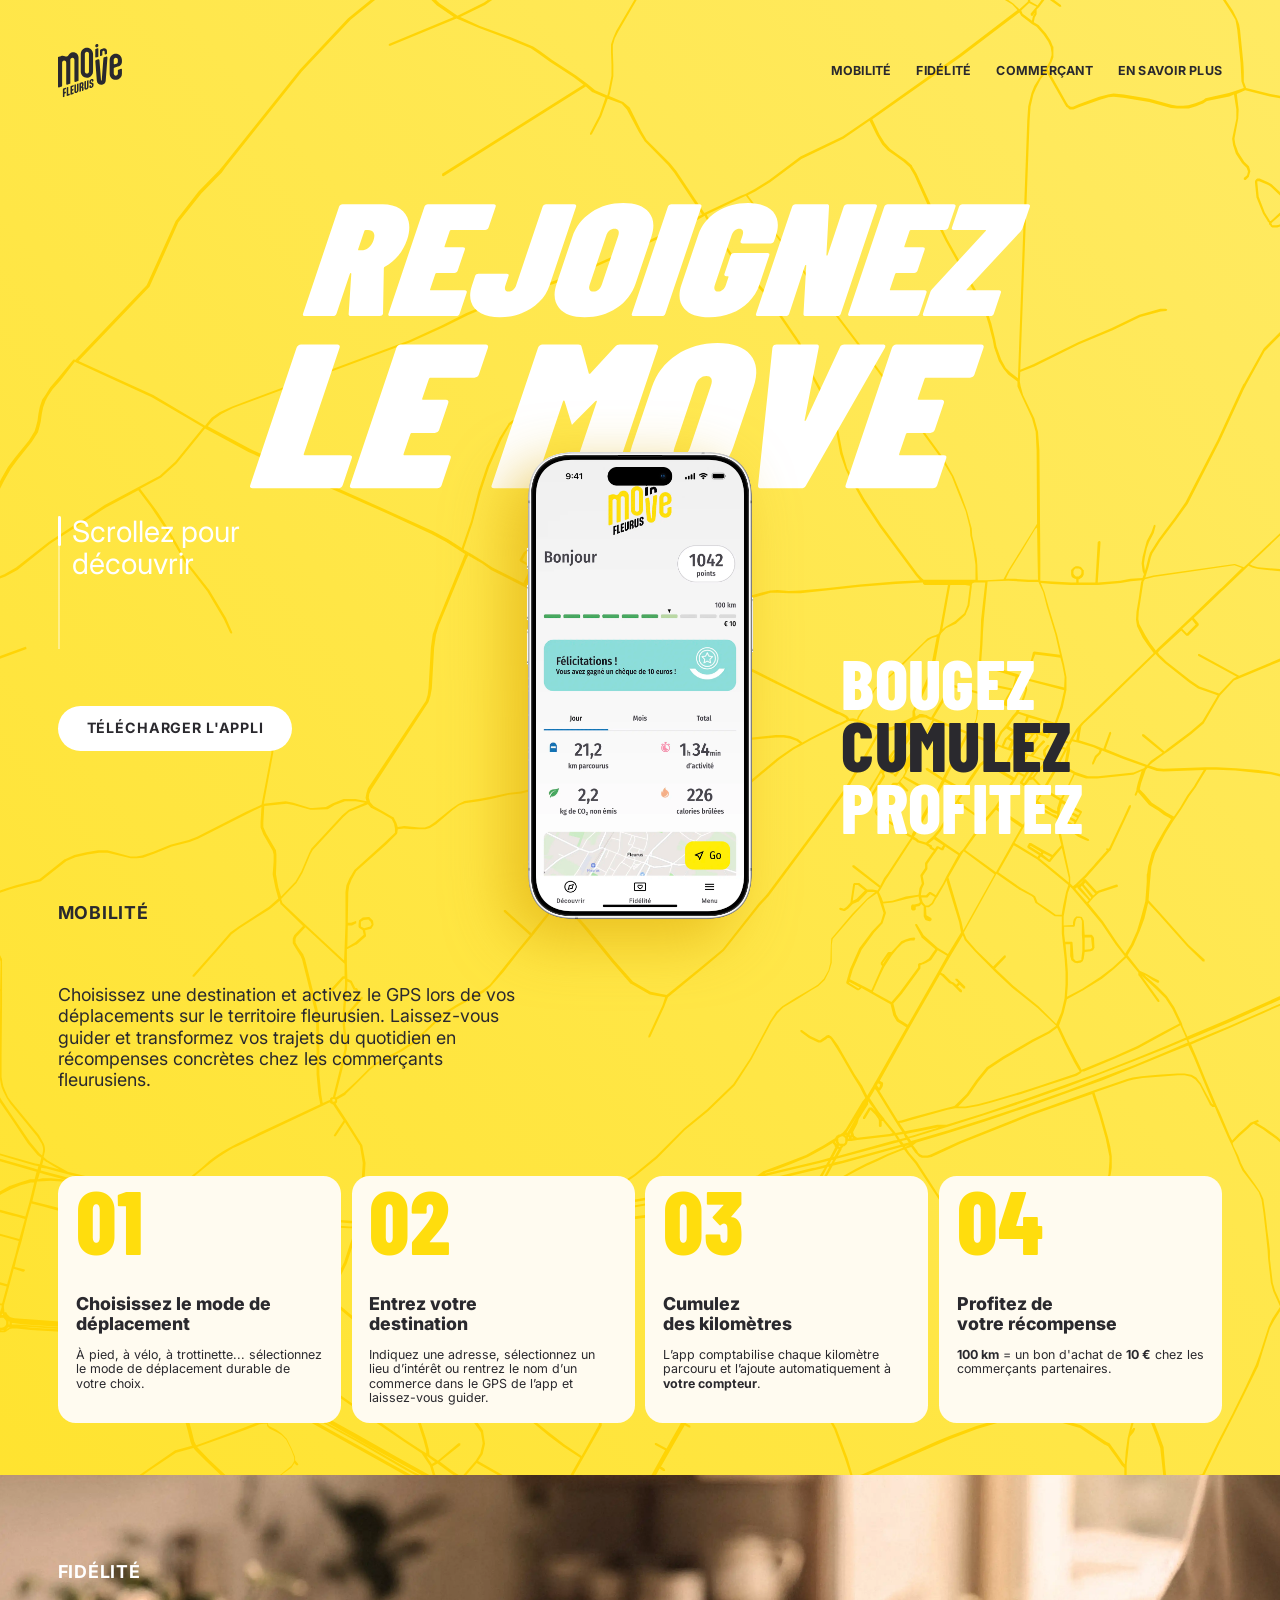
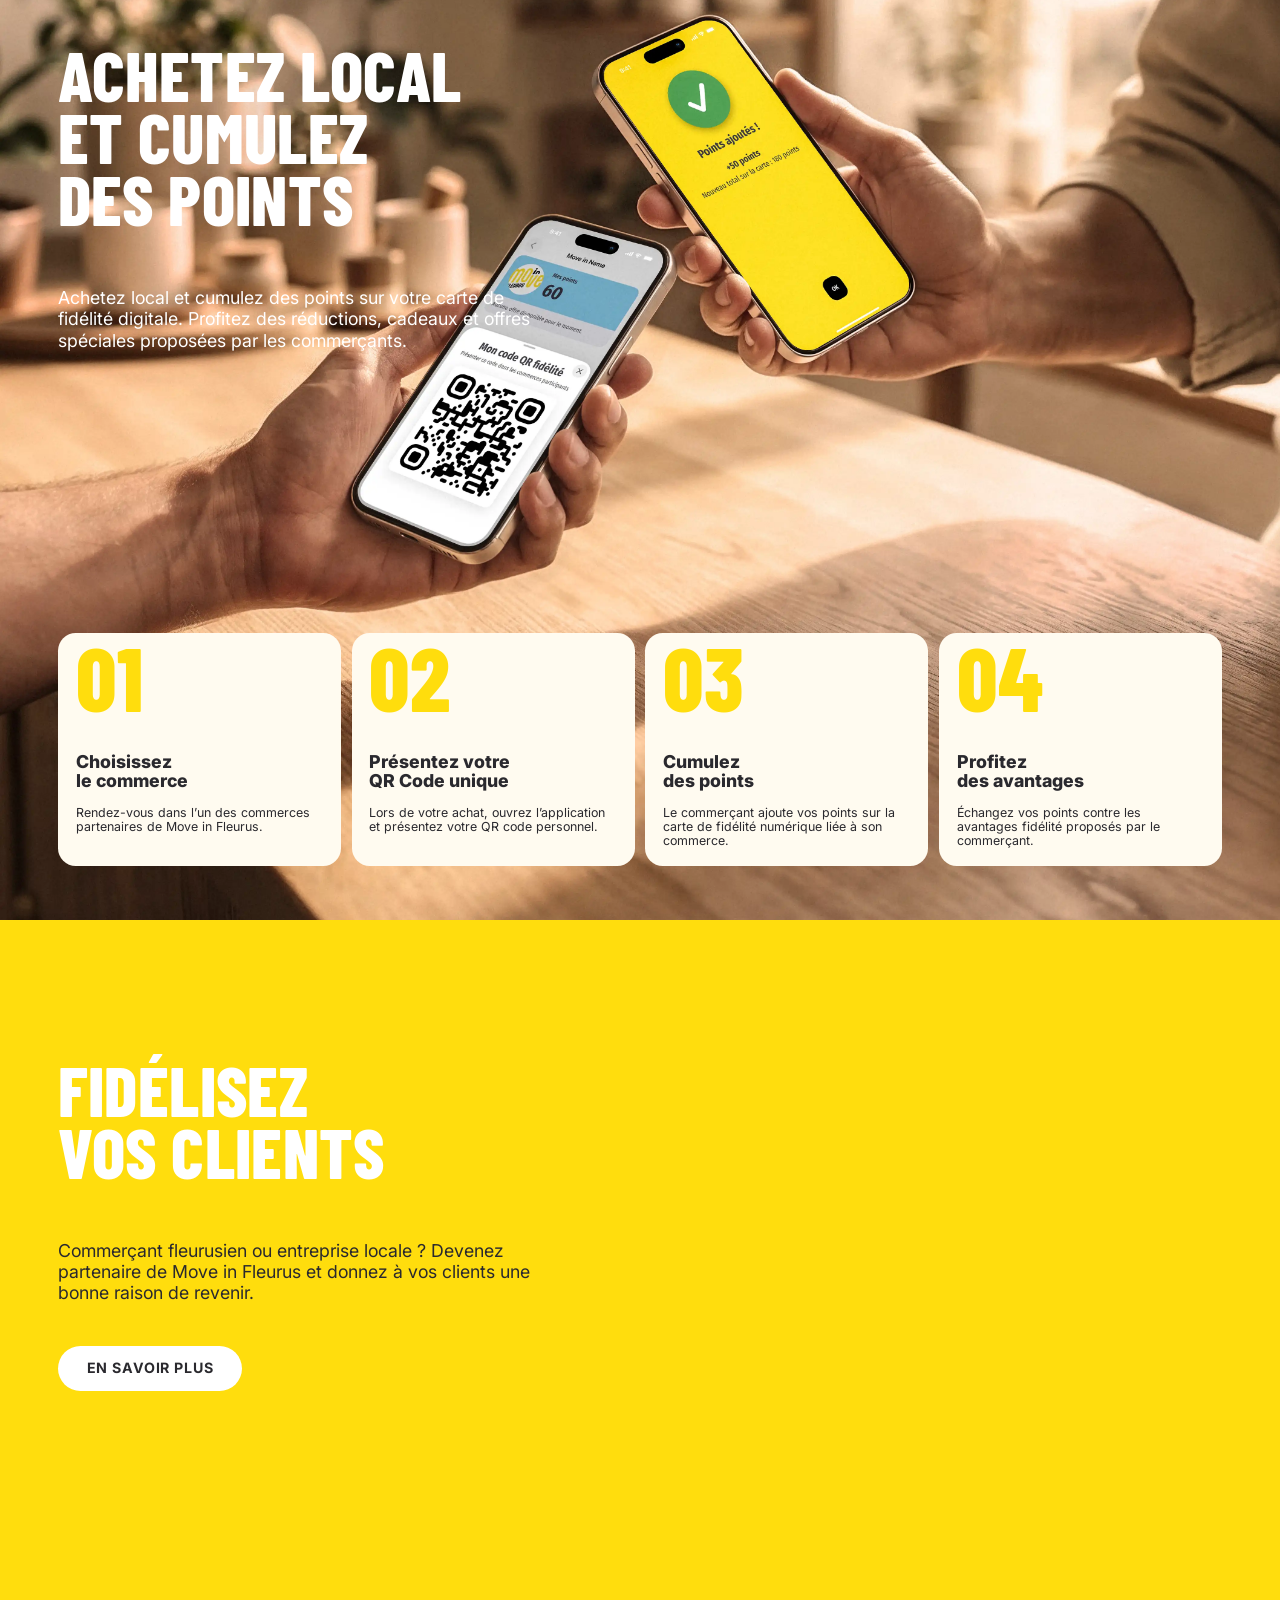
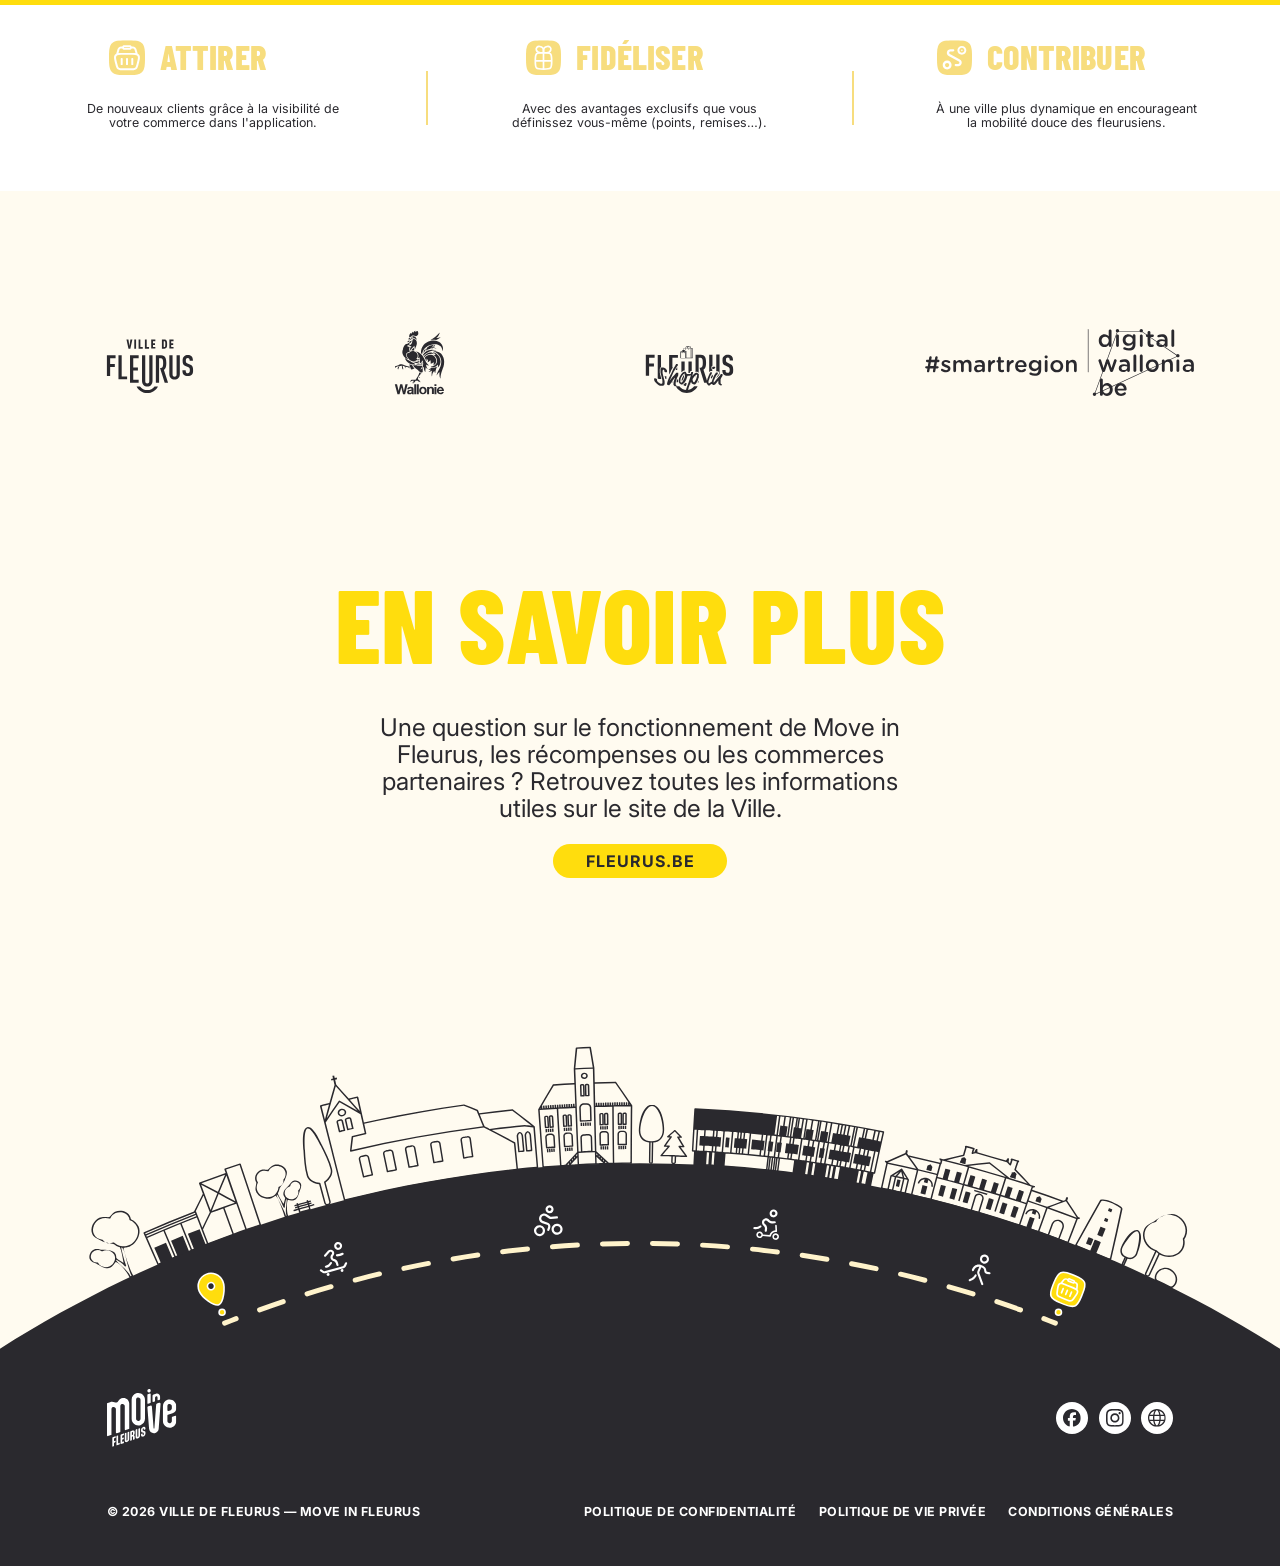
==== index.html @ 9f5e1b54 "Cartes fidélité, liens partenaires et ouverture en nouvel onglet - Retire la note « * » de la carte " ====
<!DOCTYPE html>
<html lang="fr">

<head>
  <meta charset="utf-8">
  <meta name="viewport" content="width=device-width, initial-scale=1">
  <title>Move in Fleurus</title>
  <meta name="description"
    content="Move in Fleurus récompense vos déplacements durables : chaque kilomètre à pied, à vélo ou en trottinette rapporte des points à dépenser chez les commerçants de Fleurus.">

  <link rel="preconnect" href="https://fonts.googleapis.com">
  <link rel="preconnect" href="https://fonts.gstatic.com" crossorigin>
  <link
    href="https://fonts.googleapis.com/css2?family=Barlow+Condensed:wght@800&family=Inter:wght@400;700;800&display=swap"
    rel="stylesheet">
  <link rel="icon" href="assets/logos/logo-move-in-noir.svg" type="image/svg+xml">
  <link rel="stylesheet" href="styles.css">
  <script src="script.js" defer></script>
</head>

<body>

  <svg class="sprite" aria-hidden="true" focusable="false">
    <symbol id="logo-move-in" viewBox="0 0 51.96 43.32">
      <path
        d="M16.67,10.93v18.63c0,.24-.15.45-.38.53l-2.23.75c-.36.12-.73-.15-.73-.52V12.92c0-1.14-1.12-1.94-2.2-1.58-.68.23-1.13.86-1.13,1.58v18.9c0,.24-.15.45-.38.53l-2.22.75c-.36.12-.73-.15-.73-.53V15.17c0-1.14-1.12-1.94-2.2-1.58-.68.23-1.13.86-1.13,1.57v18.91c0,.24-.15.45-.38.52l-2.22.75c-.36.12-.73-.14-.73-.52V10.65l2.3-.78c1.15-.39,2.32-.3,3.31.15.49.17,1.03.26,1.54.13.38-.1.7-.33.97-.61.25-.27.44-.58.64-.89.37-.58.83-1.08,1.44-1.41.17-.09.36-.17.54-.24l.33-.11c2.75-.93,5.6,1.12,5.6,4.02h0Z" />
      <path
        d="M18.48,8v14.39c0,3.42,3.36,5.83,6.6,4.74h0c2.03-.69,3.4-2.59,3.4-4.74V8c0-3.42-3.36-5.83-6.6-4.74h0c-2.03.69-3.4,2.59-3.4,4.74ZM24.01,23.96h0c-1.08.36-2.2-.44-2.2-1.58v-14.38c0-.72.46-1.35,1.13-1.58h0c1.08-.36,2.2.44,2.2,1.58v14.38c0,.72-.46,1.35-1.13,1.58Z" />
      <path
        d="M40.15,11.16l-1.39,18.61c-.11,1.45-1.07,2.69-2.45,3.16h0c-2.23.75-4.58-.79-4.76-3.14l-1.25-15.88c-.03-.4.21-.76.59-.89l1.63-.55c.54-.18,1.1.19,1.15.75l1.28,16.22c.02.19.21.32.39.26h0c.11-.04.19-.14.2-.26l1.34-17.88c.03-.35.26-.65.59-.76l1.55-.52c.59-.2,1.19.27,1.15.89h0Z" />
      <path
        d="M45.35,8.14c-1.02.34-1.87.99-2.46,1.82-.6.83-.94,1.84-.94,2.92v11.19c0,3.42,3.36,5.83,6.6,4.74.02,0,.04-.02.07-.02v-.04l.54-.18c.75-.37,1.38-.91,1.86-1.57.59-.82.93-1.83.94-2.89v-3.51c0-.38-.37-.65-.73-.53l-2.22.75c-.23.08-.38.29-.38.53v2.69c0,.72-.46,1.35-1.13,1.58-1.08.36-2.2-.44-2.2-1.58v-4.2c0-.24.15-.45.38-.53l2.95-1h0l.96-.33c1.42-.48,2.37-1.81,2.37-3.3v-1.8c0-3.42-3.36-5.83-6.6-4.74h0ZM45.29,16v-3.09c0-.7.42-1.36,1.08-1.6.2-.07.4-.11.59-.11.89,0,1.66.72,1.66,1.67v1.58c0,.72-.46,1.35-1.13,1.58l-1.47.49c-.36.12-.73-.15-.73-.53h0Z" />
      <path
        d="M39.8,5.78v1.95c0,.13-.09.26-.21.3l-1.26.43c-.2.07-.42-.08-.42-.3v-1.69c0-.65-.64-1.11-1.25-.9h0c-.39.13-.64.49-.64.9v2.55c0,.13-.09.26-.21.3l-1.26.43c-.2.07-.42-.08-.42-.3v-4.19c0-.49.32-.94.79-1.09l1.8-.61c1.52-.52,3.11.62,3.11,2.23h0Z" />
      <path
        d="M32.77,3.84v6.24c0,.18-.11.33-.28.39l-1.65.56c-.27.09-.55-.11-.55-.39v-6.24c0-.18.11-.33.28-.39l1.65-.56c.27-.09.55.11.55.39h0Z" />
      <path
        d="M32.77,1.06v.39c0,.45-.29.85-.72,1l-.37.13c-.68.23-1.39-.28-1.39-1v-.39c0-.45.29-.85.72-1l.37-.13c.68-.23,1.39.28,1.39,1Z" />
      <path
        d="M5.23,42.65c0,.19-.15.4-.34.46l-.57.19c-.19.07-.34-.03-.34-.23v-6.49c0-.19.15-.39.34-.45l1.88-.63c.19-.07.34.03.34.23v.55c0,.19-.15.39-.34.45l-.75.25c-.12.04-.21.16-.21.27v1.62c0,.11.09.17.21.13l.63-.21c.19-.07.34.03.34.23v.55c0,.19-.15.39-.34.45l-.63.21c-.12.04-.21.16-.21.27v2.15h0Z" />
      <path
        d="M8.33,40.52c0,.11.09.17.21.13l.68-.23c.19-.07.34.03.34.23v.55c0,.19-.15.4-.34.46l-1.8.6c-.19.07-.34-.03-.34-.23v-6.49c0-.19.15-.39.34-.45l.57-.19c.19-.07.34.03.34.23v5.39h0Z" />
      <path
        d="M12.41,39.36c.19-.07.34.03.34.23v.54c0,.19-.15.4-.34.46l-1.92.65c-.19.07-.34-.03-.34-.23v-6.49c0-.19.15-.39.34-.45l1.92-.65c.19-.07.34.03.34.23v.55c0,.19-.15.39-.34.45l-.8.27c-.12.04-.21.16-.21.27v1.34c0,.11.09.17.21.13l.62-.21c.19-.07.34.03.34.23v.55c0,.19-.15.39-.34.45l-.62.21c-.12.04-.21.16-.21.27v1.35c0,.11.09.17.21.13l.8-.27h0Z" />
      <path
        d="M14.59,38.22c0,.17.04.26.11.31.08.06.18.08.3.04.12-.04.23-.13.3-.24.07-.1.11-.21.11-.39v-5.2c0-.19.15-.39.34-.45l.57-.19c.19-.07.34.03.34.23v5.29c0,.56-.22,1.05-.57,1.44-.29.31-.67.57-1.09.72s-.82.13-1.13,0c-.34-.16-.54-.47-.54-1.07v-5.26c0-.19.15-.39.34-.45l.57-.19c.19-.07.34.03.34.23v5.2h0Z" />
      <path
        d="M20.74,32.82c0,.66-.04,1.16-.38,1.58l-.08.1c-.04.06-.07.11-.07.15s.03.08.07.11l.08.04c.34.19.38.58.38,1.24v1.41c0,.19-.15.39-.34.45l-.57.19c-.19.07-.34-.03-.34-.23v-1.87c0-.23-.05-.32-.12-.38-.1-.07-.24-.05-.34-.02l-.16.06c-.11.04-.21.16-.21.26v2.22c0,.19-.15.39-.34.45l-.57.19c-.19.07-.34-.03-.34-.23v-6.49c0-.19.15-.39.34-.45l1.33-.45c.43-.14.82-.13,1.13.02.35.17.54.5.54,1.13v.49h0ZM18.86,32.41c-.11.04-.21.16-.21.27v1.72c0,.1.1.16.21.12l.16-.06c.1-.03.23-.1.34-.24.07-.1.12-.23.12-.46v-1.02c0-.44-.3-.45-.46-.39l-.16.06h0Z" />
      <path
        d="M22.72,35.5c0,.17.04.26.11.31.08.06.18.08.3.04.12-.04.23-.13.3-.24.07-.1.11-.21.11-.39v-5.2c0-.19.15-.39.34-.45l.57-.19c.19-.07.34.03.34.23v5.29c0,.56-.22,1.05-.57,1.44-.29.31-.67.57-1.09.72s-.82.13-1.13,0c-.34-.16-.54-.47-.54-1.07v-5.26c0-.19.15-.39.34-.45l.57-.19c.19-.07.34.03.34.23v5.2h0Z" />
      <path
        d="M28.85,33.41c0,.63-.2,1.09-.55,1.5-.31.36-.7.64-1.13.78-.43.14-.82.13-1.13-.02-.35-.17-.54-.5-.54-1.13v-.43c0-.19.16-.39.36-.46l.56-.19c.19-.07.34.03.34.23v.46c0,.19.04.28.12.33.08.04.18.05.29.02.12-.04.23-.13.31-.24.07-.1.11-.21.11-.39v-.39c0-.25-.03-.42-.1-.52-.09-.13-.23-.19-.43-.25l-.56-.17c-.39-.12-.65-.23-.81-.48-.12-.2-.18-.5-.18-.97v-.39c0-.63.19-1.09.54-1.49.31-.36.7-.64,1.13-.78.43-.14.82-.13,1.13.02.35.17.54.5.54,1.13v.35c0,.19-.17.4-.36.46l-.55.18c-.19.07-.34-.03-.34-.23v-.37c0-.19-.05-.28-.13-.33-.08-.04-.18-.05-.29-.02-.12.04-.23.13-.3.24-.07.1-.11.21-.11.39v.29c0,.24.03.4.1.51.08.14.22.2.43.26l.56.17c.37.12.63.22.79.44.15.19.21.49.21.99v.53h0Z" />
    </symbol>

    <symbol id="icone-facebook" viewBox="0 0 26.51 26.41">
      <path
        d="M26.51,13.25C26.51,5.93,20.57,0,13.25,0S0,5.93,0,13.25c0,6.22,4.28,11.43,10.05,12.86v-8.81h-2.73v-4.05h2.73v-1.75c0-4.51,2.04-6.6,6.47-6.6.84,0,2.29.16,2.88.33v3.67c-.31-.03-.86-.05-1.53-.05-2.17,0-3.01.82-3.01,2.96v1.43h4.33l-.74,4.05h-3.59v9.11c6.56-.79,11.65-6.38,11.65-13.16Z" />
    </symbol>
    <symbol id="icone-instagram" viewBox="0 0 26.51 26.51">
      <path
        d="M13.25,2.39c3.54,0,3.96.01,5.36.08,3.59.16,5.27,1.87,5.43,5.43.06,1.4.08,1.82.08,5.36s-.01,3.96-.08,5.36c-.16,3.56-1.84,5.27-5.43,5.43-1.4.06-1.82.08-5.36.08s-3.96-.01-5.36-.08c-3.6-.16-5.27-1.88-5.43-5.43-.06-1.4-.08-1.82-.08-5.36s.01-3.96.08-5.36c.16-3.56,1.84-5.27,5.43-5.43,1.4-.06,1.82-.08,5.36-.08M13.25,0c-3.6,0-4.05.02-5.46.08C2.98.3.3,2.97.08,7.79c-.07,1.41-.08,1.87-.08,5.46s.02,4.05.08,5.46c.22,4.81,2.89,7.49,7.71,7.71,1.41.06,1.87.08,5.46.08s4.05-.02,5.46-.08c4.81-.22,7.49-2.89,7.71-7.71.07-1.41.08-1.87.08-5.46s-.02-4.05-.08-5.46c-.22-4.81-2.89-7.49-7.71-7.71-1.41-.07-1.87-.08-5.47-.08M13.25,6.45c-3.76,0-6.81,3.05-6.81,6.81s3.05,6.81,6.81,6.81,6.81-3.05,6.81-6.81-3.05-6.81-6.81-6.81M13.25,17.67c-2.44,0-4.42-1.98-4.42-4.42s1.98-4.42,4.42-4.42,4.42,1.98,4.42,4.42-1.98,4.42-4.42,4.42M20.33,4.59c-.88,0-1.59.71-1.59,1.59s.71,1.59,1.59,1.59,1.59-.71,1.59-1.59-.71-1.59-1.59-1.59" />
    </symbol>
    <symbol id="icone-web" viewBox="0 0 26.5 26.51">
      <path
        d="M13.27,0h-.04C5.94.01,0,5.96,0,13.25s5.95,13.25,13.25,13.25,13.25-5.94,13.25-13.25S20.57.01,13.27,0M18.91,10.49h5.31c.34,1.34.57,3.3,0,5.53h-5.31c.16-1.82.16-3.75,0-5.53M23.54,17.96c-1.33,2.91-3.81,5.1-6.84,6.06.9-1.5,1.59-3.59,1.98-6.06h4.86ZM16.71,17.96c-.71,4.14-2.29,6.6-3.45,6.6s-2.74-2.46-3.45-6.6h6.9ZM2.97,8.54c1.33-2.91,3.81-5.1,6.84-6.06-.9,1.5-1.59,3.59-1.98,6.06H2.97ZM16.96,16.02h-7.41c-.17-1.79-.17-3.73,0-5.53h7.42c.16,1.79.16,3.73,0,5.53M18.67,8.54c-.39-2.47-1.07-4.57-1.98-6.06,3.03.96,5.51,3.15,6.84,6.06h-4.86ZM9.8,8.54c.71-4.14,2.28-6.6,3.45-6.6s2.74,2.46,3.45,6.6h-6.9ZM7.83,17.96c.39,2.47,1.07,4.57,1.98,6.06-3.03-.96-5.51-3.15-6.84-6.06h4.86ZM7.59,16.02H2.29c-.56-2.23-.34-4.18,0-5.53h5.31c-.16,1.8-.16,3.74,0,5.53" />
    </symbol>
  </svg>

  <a class="skip-link" href="#contenu">Aller au contenu</a>

  <header class="header">
    <div class="header__inner container">

      <a class="header__logo" href="#" aria-label="Move in Fleurus — accueil">
        <svg class="logo" width="52" height="43.32" viewBox="0 0 51.96 43.32" aria-hidden="true" focusable="false">
          <use href="#logo-move-in"></use>
        </svg>
      </a>

      <nav class="nav" aria-label="Navigation principale">
        <ul class="nav__list">
          <li><a class="nav-link souligne" href="#mobilite">Mobilité</a></li>
          <li><a class="nav-link souligne" href="#fidelite">Fidélité</a></li>
          <li><a class="nav-link souligne" href="#commercants">Commerçant</a></li>
          <li><a class="nav-link souligne" href="#en-savoir-plus">En savoir plus</a></li>
        </ul>
      </nav>

      <button class="burger" type="button" aria-label="Ouvrir le menu" aria-expanded="false"
        aria-controls="menu-mobile">
        <span class="burger__bar"></span>
        <span class="burger__bar"></span>
        <span class="burger__bar"></span>
      </button>

    </div>
  </header>

  <div class="menu" id="menu-mobile" inert>

    <div class="menu__top container">
      <a class="menu__logo" href="#" aria-label="Move in Fleurus — accueil">
        <svg class="logo" width="52" height="43.32" viewBox="0 0 51.96 43.32" aria-hidden="true" focusable="false">
          <use href="#logo-move-in"></use>
        </svg>
      </a>
      <button class="menu__close" type="button" aria-label="Fermer le menu">
        <svg viewBox="0 0 24 24" aria-hidden="true" focusable="false">
          <path d="M4 4 L20 20 M20 4 L4 20" />
        </svg>
      </button>
    </div>

    <nav class="menu__nav container" aria-label="Navigation mobile">
      <ul class="menu__list">
        <li><a class="display souligne" href="#mobilite">Mobilité</a></li>
        <li><a class="display souligne" href="#fidelite">Fidélité</a></li>
        <li><a class="display souligne" href="#commercants">Commerçant</a></li>
        <li><a class="display souligne" href="#en-savoir-plus">En savoir plus</a></li>
      </ul>
    </nav>

  </div>

  <main id="contenu">

    <div class="bande-jaune">

      <section class="hero container">

        <h1 class="hero__titre">
          <img src="assets/images/titre-rejoignez-le-move.svg" alt="Rejoignez le Move" width="877" height="323">
        </h1>

        <div class="hero__grille">

          <figure class="hero__phone">
            <img src="assets/images/mockup-iphone-hero.webp"
              alt="L'application Move in Fleurus : 1042 points cumulés, 21,2 km parcourus et un bon d'achat de 10 € gagné."
              width="1926" height="3864">
          </figure>

          <div class="hero__gauche">

            <div class="scroll-cue">
              <span class="scroll-cue__piste" aria-hidden="true">
                <span class="scroll-cue__barre"></span>
              </span>
              <p class="scroll-cue__texte">Scrollez pour<br>découvrir</p>
            </div>

            <div class="hero__dl">
              <a class="btn-dl" href="https://play.google.com/store/apps/details?id=be.fleurus.rwb&hl=fr" target="_blank" rel="noopener"
                data-store-ios="https://apps.apple.com/be/app/move-in-fleurus/id6751238428"
                data-store-android="https://play.google.com/store/apps/details?id=be.fleurus.rwb&hl=fr">Télécharger
                l'appli</a>
            </div>

            <div class="hero__intro" id="mobilite">
              <p class="eyebrow apparait">Mobilité</p>
              <p class="lead apparait">Choisissez une destination et activez le GPS lors de vos déplacements sur le
                territoire fleurusien. Laissez-vous guider et transformez vos trajets du quotidien en récompenses
                concrètes chez les commerçants fleurusiens. </p>
            </div>

          </div>

          <p class="display hero__mots">
            <span class="hero__mot hero__mot--blanc">Bougez</span>
            <span class="hero__mot hero__mot--noir">Cumulez</span>
            <span class="hero__mot hero__mot--blanc">Profitez</span>
          </p>

        </div>
      </section>

      <section class="mobilite container" aria-labelledby="mobilite-titre">

        <h2 class="sr-only" id="mobilite-titre">Comment ça marche</h2>

        <ol class="cartes">

          <li class="carte">
            <p class="carte__num" aria-hidden="true">01</p>
            <h3 class="carte__titre">Choisissez le mode de déplacement</h3>
            <p class="carte__texte">À pied, à vélo, à trottinette... sélectionnez le mode de déplacement durable de
              votre choix.</p>
          </li>

          <li class="carte">
            <p class="carte__num" aria-hidden="true">02</p>
            <h3 class="carte__titre">Entrez votre<br class="br-lg"> destination</h3>
            <p class="carte__texte">Indiquez une adresse, sélectionnez un lieu d’intérêt ou rentrez le nom d’un commerce
              dans le GPS de l’app et laissez-vous guider.</p>
          </li>

          <li class="carte">
            <p class="carte__num" aria-hidden="true">03</p>
            <h3 class="carte__titre">Cumulez<br class="br-lg"> des kilomètres</h3>
            <p class="carte__texte">L’app comptabilise chaque kilomètre parcouru et l’ajoute automatiquement à
              <strong>votre compteur</strong>.</p>
          </li>

          <li class="carte">
            <p class="carte__num" aria-hidden="true">04</p>
            <h3 class="carte__titre">Profitez de<br class="br-lg"> votre récompense </h3>
            <p class="carte__texte"><strong>100&nbsp;km</strong> = un bon d'achat de
              <strong>10&nbsp;€</strong> chez les commerçants partenaires.
            </p>
          </li>

        </ol>
      </section>

    </div>

    <section class="fidelite" id="fidelite" aria-labelledby="fidelite-titre">

      <img class="fidelite__photo" src="assets/images/photo-commercants.webp"
        alt="Dans un commerce, un client présente le QR code de fidélité de son application Move in Fleurus au commerçant, qui lui ajoute des points."
        width="4232" height="5948" loading="lazy" decoding="async">

      <div class="container fidelite__grille">

        <div class="fidelite__intro">
          <p class="eyebrow apparait">Fidélité</p>
          <h2 class="display titre-section fidelite__titre lignes" id="fidelite-titre"><span><span>Achetez
                local</span></span><span><span>et cumulez</span></span><span><span>des points</span></span></h2>

          <div class="fidelite__texte apparait">
            <p class="lead">Achetez local et cumulez des points sur votre carte de fidélité digitale. Profitez des
              réductions, cadeaux et offres spéciales proposées par les commerçants.</p>
          </div>
        </div>

        <ol class="cartes fidelite__cartes">

          <li class="carte">
            <p class="carte__num" aria-hidden="true">01</p>
            <h3 class="carte__titre">Choisissez<br class="br-lg"> le commerce</h3>
            <p class="carte__texte">Rendez-vous dans l’un des commerces partenaires de Move in Fleurus.</p>
          </li>

          <li class="carte">
            <p class="carte__num" aria-hidden="true">02</p>
            <h3 class="carte__titre">Présentez votre<br class="br-lg"> QR Code unique</h3>
            <p class="carte__texte">Lors de votre achat, ouvrez l’application et présentez votre QR code personnel.</p>
          </li>

          <li class="carte">
            <p class="carte__num" aria-hidden="true">03</p>
            <h3 class="carte__titre">Cumulez<br class="br-lg"> des points</h3>
            <p class="carte__texte">Le commerçant ajoute vos points sur la carte de fidélité numérique liée à son
              commerce.</p>
          </li>

          <li class="carte">
            <p class="carte__num" aria-hidden="true">04</p>
            <h3 class="carte__titre">Profitez<br class="br-lg"> des avantages</h3>
            <p class="carte__texte">Échangez vos points contre les avantages fidélité proposés par le commerçant.</p>
          </li>

        </ol>
      </div>
    </section>

    <section class="commercants" id="commercants" aria-labelledby="commercants-titre">
      <div class="container">

        <p class="eyebrow apparait">Commerçant</p>
        <h2 class="display titre-section commercants__titre lignes" id="commercants-titre">
          <span><span>Fidélisez</span></span><span><span>vos clients</span></span>
        </h2>

        <p class="lead commercants__texte apparait">Commerçant fleurusien ou entreprise locale ? Devenez partenaire de Move in Fleurus et donnez à vos clients une bonne raison de revenir.</p>

        <div class="commercants__visuel">
          <img src="assets/images/visuel-commercant.webp" width="1295" height="939" loading="lazy" decoding="async"
            alt="L'appli commerçant sur un téléphone, ouverte sur la carte de fidélité digitale, entourée des messages « Client fidélisé », « +60 points » et « Points utilisés ».">

          <div class="commercants__dl apparait">
            <a class="btn-dl" href="https://fleurus.be/move-in-fleurus/commercant/" target="_blank" rel="noopener">En savoir plus</a>
          </div>
        </div>

      </div>
    </section>

    <section class="piliers" id="piliers" aria-labelledby="piliers-titre">

      <h2 class="sr-only" id="piliers-titre">Ce que Move in apporte à votre commerce</h2>

      <div class="piliers__grille">

        <div class="pilier">
          <h3 class="display display--s pilier__titre">
            <img class="pilier__picto" src="assets/icons/picto-magasin-sable.svg" alt="" width="40" height="40"
              loading="lazy">Attirer
          </h3>
          <p class="pilier__texte">De nouveaux clients grâce à la visibilité de<br>votre commerce dans l'application.
          </p>
        </div>

        <div class="pilier">
          <h3 class="display display--s pilier__titre">
            <img class="pilier__picto" src="assets/icons/picto-cadeau-sable.svg" alt="" width="40" height="40"
              loading="lazy">Fidéliser
          </h3>
          <p class="pilier__texte">Avec des avantages exclusifs que vous<br>définissez vous-même (points, remises…).</p>
        </div>

        <div class="pilier">
          <h3 class="display display--s pilier__titre">
            <img class="pilier__picto" src="assets/icons/picto-trajet-sable.svg" alt="" width="40" height="40"
              loading="lazy">Contribuer
          </h3>
          <p class="pilier__texte">À une ville plus dynamique en encourageant<br>la mobilité douce des fleurusiens.</p>
        </div>

      </div>
    </section>
    <section class="partenaires" aria-labelledby="partenaires-titre">

      <h2 class="eyebrow apparait" id="partenaires-titre">Nos partenaires</h2>

      <div class="marquee">
        <ul class="marquee__piste">
          <li><a class="marquee__logo marquee__logo--fleurus" href="https://fleurus.be/" target="_blank" rel="noopener" aria-label="Ville de Fleurus"></a></li>
          <li><a class="marquee__logo marquee__logo--wallonie" href="https://www.wallonie.be/fr" target="_blank" rel="noopener" aria-label="Wallonie"></a></li>
          <li><span class="marquee__logo marquee__logo--shop-in" role="img" aria-label="Fleurus Shop In"></span></li>
          <li class="partenaires__dw"><a class="marquee__logo marquee__logo--dw" href="https://www.digitalwallonia.be/smartregion/" target="_blank" rel="noopener"
              aria-label="Digital Wallonia"></a></li>
        </ul>
      </div>

    </section>

    <section class="savoir-plus" id="en-savoir-plus" aria-labelledby="savoir-plus-titre">
      <div class="container">

        <h2 class="display savoir-plus__titre lignes" id="savoir-plus-titre"><span><span>En savoir plus</span></span>
        </h2>

        <p class="savoir-plus__texte apparait">Une question sur le fonctionnement de Move in Fleurus, les récompenses ou les commerces partenaires ? Retrouvez toutes les informations utiles sur le site de la Ville.</p>

        <p class="savoir-plus__cta apparait">
          <a class="btn-dl btn-dl--jaune" href="https://fleurus.be/move-in-fleurus/" target="_blank" rel="noopener">fleurus.be</a>
        </p>

      </div>

      <div class="savoir-plus__illu">
        <img src="assets/images/illustration-skyline.svg" width="859" height="355" loading="lazy"
          alt="Fleurus vue en silhouette — église, beffroi, maisons — surmontant un chemin pointillé que parcourent un skateur, un cycliste, une personne en rollers et un joggeur, d'un point de départ à un commerce.">
      </div>
    </section>

  </main>

  <footer class="footer">
    <div class="footer__inner">

      <div class="footer__haut">

        <svg class="logo footer__logo" width="52" height="43.32" viewBox="0 0 51.96 43.32" aria-hidden="true"
          focusable="false">
          <use href="#logo-move-in"></use>
        </svg>

        <ul class="footer__reseaux">
          <li><a class="bulle" href="https://www.facebook.com/VilledeFleurus" target="_blank" rel="noopener" aria-label="Move in Fleurus sur Facebook">
              <svg viewBox="0 0 26.51 26.41" aria-hidden="true" focusable="false">
                <use href="#icone-facebook"></use>
              </svg></a></li>
          <li><a class="bulle" href="https://www.instagram.com/villedefleurus" target="_blank" rel="noopener"
              aria-label="Move in Fleurus sur Instagram">
              <svg viewBox="0 0 26.51 26.51" aria-hidden="true" focusable="false">
                <use href="#icone-instagram"></use>
              </svg></a></li>
          <li><a class="bulle" href="https://fleurus.be/move-in-fleurus" target="_blank" rel="noopener" aria-label="Le site de Move in Fleurus">
              <svg viewBox="0 0 26.5 26.51" aria-hidden="true" focusable="false">
                <use href="#icone-web"></use>
              </svg></a></li>
        </ul>

      </div>

      <div class="footer__mentions">
        <p>© 2026 Ville de Fleurus — Move in Fleurus</p>
        <ul class="footer__legal">
          <li><a class="souligne" href="https://fleurus.be/move-in-fleurus/politique-de-confidentialite" target="_blank" rel="noopener">Politique de
              confidentialité</a>
          </li>
          <li><a class="souligne" href="https://movein.fleurus.be/app/user/vie_privee.html" target="_blank" rel="noopener">Politique de vie privée</a>
          </li>
          <li><a class="souligne" href="https://movein.fleurus.be/app/user/conditions.html" target="_blank" rel="noopener">Conditions générales</a>
          </li>
        </ul>
      </div>

    </div>
  </footer>
</body>

</html>
---- styles.css ----
/* Move in Fleurus — version commentée : commentaires/styles.css */

:root {
  --jaune:  #ffdd0d;
  --noir:   #2a292e;
  --creme:  #fffbf0;
  --sable:  #f7dd7e;
  --blanc:  #ffffff;

  --degrade-a:   #ffe330;
  --degrade-b:   #ffea63;
  --jaune-fonce: #ffd405;

  --ff-text:    "Inter", system-ui, -apple-system, "Segoe UI", sans-serif;
  --ff-display: "Barlow Condensed", "Arial Narrow", Impact, sans-serif;

  --fs-eyebrow:    clamp(16px, 23.06px - 0.7843vw, 20px);
  --fs-eyebrow-sm: clamp(12.8px, 25.51px - 1.4118vw, 20px);
  --fs-lead:       16px;
  --fs-body:       clamp(14px, 13.63px + 0.095vw, 15px);
  --fs-nav:        clamp(12px, 13.76px - 0.1961vw, 13px);
  --fs-scroll:     clamp(26px, 24.51px + 0.381vw, 30px);

  --fs-card-title: clamp(16px, 23.06px - 0.7843vw, 20px);
  --fs-card-text:  clamp(12px,   15.53px - 0.3922vw, 14px);
  --lh-card-text:  1.1429;
  --fs-num:        clamp(80px, 115.29px - 3.9216vw, 100px);
  --fs-display-s:  clamp(26.3px, 22.737px + 0.9137vw, 30.96px);
  --fs-display-l:  clamp(40px, 24.40px + 4.000vw, 82px);
  --fs-display-xl: clamp(62px, 61.69px + 0.0784vw, 62.4px);

  --titre-w:       clamp(350px, 81.13px + 68.9412vw, 701.6px);

  --lh-body:  1.5;
  --lh-lead:  1.2;
  --lh-tight: 1.05;
  --lh-xl:    .935;
  --ls-label: .06em;

  --content-max: 1440px;

  --px: calc(clamp(1152px, 100vw, 1440px) / 1440);
  --marge:     clamp(20px, -4.4706px + 6.2745vw, 52px);
  --gutter:    clamp(9.6px, 20.8941px - 1.2549vw, 16px);
  --section-y: clamp(20px,  5.14px + 3.810vw, 60px);
  --cols: 4;

  --logo-h:    clamp(44px, 40.9412px + 0.7843vw, 48px);
  --header-h:  clamp(72px, 29.1765px + 10.9804vw, 128px);

  --header-bar-pad: 8px;
  --header-bar-y: min(
      calc((var(--header-h) - var(--logo-h)) * .3),
      calc((var(--header-h) - var(--logo-h)) / 2 - var(--header-bar-pad))
  );

  --header-bar-r: calc((var(--header-h) - 2 * var(--header-bar-y)) * .2);
  --nav-gap:   clamp(20px, 17.03px + 0.762vw, 28px);
  --r-card: clamp(16px, 23.0588px - 0.7843vw, 20px);
  --r-pill: 999px;

  --carte-p:         clamp(16px, 23.0588px - 0.7843vw, 20px);
  --carte-gap-titre: clamp(26.4px, 38.0471px - 1.2941vw, 33px);
  --carte-gap-texte: clamp(13.6px, 19.6px - 0.6667vw, 17px);
  --mobilite-pb:     clamp(38px, 30.9647px + 1.8039vw, 47.2px);

  --hero-pt:    clamp(52px, 50.1647px + 0.4706vw, 54.4px);
  --hero-pb:    clamp(48px, 25.9765px + 5.6471vw, 76.8px);
  --phone-w:    clamp(124px, 49.9765px + 18.9804vw, 220.8px);
  --phone-mt:   clamp(-45.6px, -21.6px - 2.6667vw, -32px);

  --gauche-mt:  0px;
  --dl-mt:      64px;
  --mots-mt:    68px;
  --intro-mt:   59px;
  --intro-gap:  clamp(47px, 41.9529px + 1.2941vw, 53.6px);

  --btn-dl-py: clamp(12px, 22.5882px - 1.1765vw, 18px);
  --btn-dl-px: clamp(25.6px, 36.8941px - 1.2549vw, 32px);

  --fid-pt:        clamp(39.3px, 11.08px + 7.2353vw, 76.2px);
  --fid-pb:        clamp(40px, 33.88px + 1.5686vw, 48px);
  --fid-titre-mt:  clamp(54.6px, 54.08px + 0.1333vw, 55.3px);
  --fid-cartes-mt: 440px;

  --fs-titre-section: clamp(37.3px, 18.106px + 4.9216vw, 62.4px);
  --titre-texte-mt:   clamp(50.64px, 58.863px - 0.9137vw, 55.3px);

  --com-pt:       clamp(37.3px, 27.894px + 2.4118vw, 49.6px);
  --com-titre-mt: clamp(49.6px, 45.318px + 1.098vw, 55.2px);
  --com-dl-mt:    clamp(37.68px, 144.657px - 11.8863vw, 98.3px);
  --com-pb:       0px;
  --com-visuel-w:     min(228.12px + 89.765vw, 1036px);
  --com-visuel-h:     calc(var(--com-visuel-w) * 939 / 1295);
  --com-visuel-bleed: min(71.365px + 14.4706vw, 201.6px);
  --com-visuel-mt:    52.3px;
  --com-dl-bas:       calc(var(--com-visuel-h) * 0.076079);

  --pil-pt:       clamp(32px, 37.294px - 0.5882vw, 35px);
  --pil-pb:       clamp(38.5px, 25.806px + 3.2549vw, 55.1px);
  --pil-picto:    clamp(28px, 24.941px + 0.7843vw, 32px);
  --pil-gap:      clamp(12px, 10.777px + 0.3137vw, 13.6px);
  --pil-texte-mt: clamp(14.8px, 7.52px + 1.8667vw, 24.32px);
  --pil-sep-e:    clamp(1px, 0.5411px + 0.11765vw, 1.6px);
  --pil-sep-l:    clamp(48px, 69.176px - 2.3529vw, 60px);

  --pil-stack:    74.5px;
  --pil-sep-mt:   37px;

  --esp-pt:       clamp(72.8px, 51.39px + 5.4902vw, 100.8px);
  --esp-texte-mt: clamp(35.32px, 44.108px - 0.9765vw, 40.3px);
  --esp-cta-mt:   clamp(19.8px, 49.62px - 3.3137vw, 36.7px);
  --mobilite-air: 160px;
  --illu-mt:      clamp(136px, 160.706px - 2.7451vw, 150px);
  --fs-esp-titre: clamp(33.2px, 11.9373vw - 13.36px, 94.08px);
  --fs-esp-texte: clamp(16px, 11.412px + 1.1765vw, 22px);
  --lh-esp-texte: clamp(19px, 14.871px + 1.0588vw, 24.4px);

  --fs-esp-btn:   clamp(14.4px, 18.106px - 0.4118vw, 16.5px);
  --btn-esp-py:   clamp(5.84px, 6.652px - 0.0902vw, 6.3px);
  --btn-esp-px:   clamp(29.6px, 40.894px - 1.2549vw, 36px);

  --part-h:           240px;
  --part-gap:         48px;
  --part-logo-h:      clamp(63px, 50px + 3.3333vw, 80px);
  --part-logo-dw:     clamp(47.6px, 37.78px + 2.5185vw, 60.5px);
  --part-logo-gap:    clamp(31px, 22.282px + 2.2353vw, 42.4px);

  --part-duree:       28s;

  --foot-marge:       clamp(20px, 14.902vw - 38.12px, 96px);
  --foot-logo-move:   clamp(44px, 37.71px + 1.6118vw, 52px);
  --foot-haut-gap:    28px;
  --foot-pt:          clamp(14.6px, 0.682px + 3.5686vw, 32.8px);
  --foot-pb:          clamp(36.8px, 33.252px + 0.9098vw, 41.44px);
  --foot-mentions-mt: clamp(51.52px, 54.308px - 0.3098vw, 53.1px);

  --bulle-d:          clamp(28.8px, 48.565px - 2.1961vw, 40px);
  --bulle-gap:        clamp(9.6px, 17.365px - 0.8627vw, 14px);
  --bulle-icone:      clamp(16px, 26.941px - 1.2157vw, 22.2px);

  --fs-foot:          12px;
  --fs-foot-poids:    400;
  --fs-foot-caps:     none;
  --fs-foot-ls:       normal;
  --lh-foot:          1.667;
  --foot-legal-gap:   clamp(16px, 12.902px + 0.7941vw, 22.5px);

  --trame-w: clamp(2800px, 4035.29px - 137.2549vw, 3500px);

  --t-reveal: cubic-bezier(.22, 1, .36, 1);

  --t-fast: 160ms ease;
  --t-header: 300ms ease-in-out;
  --t-link: 200ms ease-in-out;
  --t-cue:  1.5s;
  --t-menu: 620ms cubic-bezier(.77, 0, .18, 1);
}

@media (min-width: 900px) {
  :root { --cols: 12; }
}

*, *::before, *::after { box-sizing: border-box; }

html {
  -webkit-text-size-adjust: 100%;
  scroll-behavior: smooth;

  scroll-padding-top: 0;
}

body {
  margin: 0;
  background: var(--blanc);
  color: var(--noir);
  font-family: var(--ff-text);
  font-size: var(--fs-body);
  line-height: var(--lh-body);
  font-weight: 400;
  -webkit-font-smoothing: antialiased;

  overflow-x: clip;

  &.is-locked { overflow: hidden; }
}

img, svg { display: block; max-width: 100%; }
img { height: auto; }

h1, h2, h3, p, ul, ol, figure { margin: 0; }
ul, ol { padding: 0; list-style: none; }

a { color: inherit; text-decoration: none; }

button {
  font: inherit;
  color: inherit;
  background: none;
  border: 0;
  padding: 0;
  cursor: pointer;
}

:focus-visible {
  outline: 3px solid currentColor;
  outline-offset: 3px;
  border-radius: 2px;
}

.container {
  width: min(100% - (var(--marge) * 2), calc(var(--content-max) - var(--marge) * 2));
  margin-inline: auto;
}

.display {
  font-family: var(--ff-display);
  font-weight: 800;
  font-size: var(--fs-display-l);
  line-height: var(--lh-tight);
  text-transform: uppercase;
  letter-spacing: .005em;
}

.display--s { font-size: var(--fs-display-s); }

.titre-section {
  font-size: var(--fs-titre-section);
  line-height: .897;
}

.eyebrow {
  font-family: var(--ff-text);
  font-weight: 700;
  font-size: var(--fs-eyebrow);
  line-height: 1.3;
  text-transform: uppercase;
  letter-spacing: .04em;
}

.lead {
  font-size: var(--fs-lead);
  line-height: var(--lh-lead);
}

.souligne {
  position: relative;
  display: inline-block;

  &::after {
    content: '';
    position: absolute;
    right: 0;
    bottom: var(--souligne-bottom, 0);
    width: 0;
    height: .1rem;
    background-color: currentColor;
    transition: width var(--t-link);
  }

  &:hover::after,
  &:focus-visible::after {
    left: 0;
    width: 100%;
  }
}

.sprite {
  position: absolute;
  width: 0;
  height: 0;
  overflow: hidden;
}

.logo {
  height: var(--logo-h);
  width: calc(var(--logo-h) * 1.19945);
  max-width: none;
  overflow: visible;
  color: var(--blanc);
  fill: currentColor;
  transition: color var(--t-link);
}

.header {
  position: sticky;
  top: 0;
  z-index: 100;
  transition: translate var(--t-header);

  &::before {
    content: "";
    position: absolute;
    inset-block: var(--header-bar-y);
    inset-inline: calc(var(--marge) / 2);
    max-width: calc(var(--content-max) - var(--marge));
    margin-inline: auto;
    z-index: -1;
    border-radius: var(--header-bar-r);
    background-color: transparent;
    transition: background-color var(--t-header);
  }

  &.header--pose::before { background-color: var(--jaune); }
  &.header--cache        { translate: 0 -100%; }
}

:is(.header__inner, .menu__top) {
  display: flex;
  align-items: center;
  justify-content: space-between;
  gap: var(--gutter);
  height: var(--header-h);
}

.header__logo {
  flex: none;
  display: block;

  & .logo { color: var(--noir); }

  &:hover .logo,
  &:focus-visible .logo { color: var(--blanc); }
}

.nav { display: none; }

@media (min-width: 900px) {
  .nav { display: block; }
}

.nav__list {
  display: flex;
  align-items: center;
  gap: var(--nav-gap);
}

.nav-link {
  font-weight: 700;
  font-size: var(--fs-nav);
  line-height: 1.2;
  text-transform: uppercase;
  letter-spacing: .02em;
  color: var(--noir);
  padding-block: 4px;
}

.burger {
  flex: none;
  display: grid;
  gap: 5px;
  padding: 8px;
  margin-right: -8px;

  & .burger__bar {
    display: block;
    width: 26px;
    height: 3px;
    background: var(--noir);
    border-radius: 2px;
    transition: width var(--t-link);
  }

  &:hover .burger__bar:nth-child(2) { width: 16px; }
}

@media (min-width: 900px) {
  .burger { display: none; }
}

.menu {
  position: fixed;
  inset: 0;
  z-index: 200;
  display: grid;
  grid-template-rows: auto 1fr;
  background: var(--noir);
  color: var(--blanc);

  visibility: hidden;
  clip-path: inset(0 0 100% 0);
  transition:
    clip-path var(--t-menu),
    visibility 0s linear var(--t-menu-out, 620ms);

  & .menu__logo:hover .logo,
  & .menu__logo:focus-visible .logo { color: var(--jaune); }

  &.is-open {
    visibility: visible;
    clip-path: inset(0 0 0 0);
    transition: clip-path var(--t-menu), visibility 0s;
  }
}

.menu__logo {
  flex: none;
  display: block;
}

.menu__close {
  flex: none;
  width: 44px;
  height: 44px;
  margin-right: -10px;
  display: grid;
  place-items: center;
  color: var(--blanc);

  & svg {
    width: 24px;
    height: 24px;
    fill: none;
    stroke: currentColor;
    stroke-width: 2.5;
    stroke-linecap: round;
  }

  &:hover { color: var(--jaune); }
}

.menu__nav {
  display: flex;
  align-items: center;
  padding-bottom: 12vh;
}

.menu__list {
  display: grid;
  gap: clamp(6px, 1.5vw, 12px);
  text-align: left;
  width: 100%;

  & li {
    overflow: hidden;
  }

  & a {
    --souligne-bottom: .06em;
    font-size: clamp(38px, 12vw, 68px);
    line-height: 1.12;
    color: var(--blanc);

    opacity: 0;
    transform: translateY(105%);
    transition:
      opacity 420ms ease,
      transform 620ms cubic-bezier(.22, 1, .36, 1),
      color var(--t-link);

    &:hover { color: var(--jaune); }
  }
}

.menu.is-open .menu__list a {
  opacity: 1;
  transform: translateY(0);
}

.menu.is-open .menu__list li:nth-child(1) a { transition-delay: 260ms, 260ms, 0s; }
.menu.is-open .menu__list li:nth-child(2) a { transition-delay: 340ms, 340ms, 0s; }
.menu.is-open .menu__list li:nth-child(3) a { transition-delay: 420ms, 420ms, 0s; }
.menu.is-open .menu__list li:nth-child(4) a { transition-delay: 500ms, 500ms, 0s; }

.bande-jaune {
  position: relative;
  margin-top: calc(-1 * var(--header-h));
  padding-top: var(--header-h);
  background-image:
    url("assets/images/carte-fleurus-jaune.svg"),
    linear-gradient(to top right, var(--degrade-a), var(--degrade-b));
  background-repeat: no-repeat, no-repeat;
  background-position: center 60%, center top;

  background-size:
    auto max(100%, calc(var(--trame-w) * 1.2)),
    100% 100%;
}

.hero {
  padding-top: var(--hero-pt);
  padding-bottom: var(--hero-pb);
}

.hero__titre {
  & img {
    width: min(100%, var(--titre-w));
    height: auto;
    margin-inline: auto;
  }
}

.hero__grille {
  display: grid;
  grid-template-columns: repeat(var(--cols), minmax(0, 1fr));
  column-gap: var(--gutter);
  row-gap: 0;

  & > *,
  & > .hero__gauche > * { grid-column: 1 / -1; }
}

.hero__gauche { display: contents; }

.hero__phone  { order: 1; }
.hero__dl     { order: 2; margin-top: var(--dl-mt); }
.hero__mots   { order: 3; margin-top: var(--mots-mt); }
.hero__intro  { order: 4; margin-top: var(--intro-mt); }

.hero__phone {
  margin-top: var(--phone-mt);
  display: grid;
  justify-items: center;

  & img {
    width: var(--phone-w);
    height: auto;

    filter: drop-shadow(-20px 20px 30px rgba(224, 175, 14, 0.7));
  }
}

.scroll-cue {
  display: none;
  gap: 16px;
  align-items: flex-start;

  --piste-h: 120px;
  --barre-h: 40px;
  --piste-c: rgb(255 255 255 / .4);
}

.scroll-cue__piste {
  position: relative;
  flex: none;
  width: 3px;
  height: var(--piste-h);
  overflow: hidden;
  background: linear-gradient(var(--piste-c), var(--piste-c)) center / 2px 100% no-repeat;
}

.scroll-cue__barre {
  position: absolute;
  inset-block-start: 0;
  inset-inline-start: 0;
  width: 3px;
  height: var(--barre-h);
  background: var(--blanc);
  border-radius: 2px;

  transform-origin: center;
  animation:
    scroll-cue-descente  var(--t-cue) cubic-bezier(.25, .65, .3, 1) infinite,
    scroll-cue-etirement var(--t-cue) cubic-bezier(.4, 0, .2, 1)    infinite;
}

@keyframes scroll-cue-descente {
  from { translate: 0 calc(-1 * var(--barre-h)); }
  to   { translate: 0 var(--piste-h); }
}

@keyframes scroll-cue-etirement {
  0%   { scale: 1 1;    }
  32%  { scale: 1 1.30; }
  100% { scale: 1 1;    }
}

.scroll-cue__texte {
  font-size: var(--fs-scroll);
  line-height: 1.1;
  color: var(--blanc);
}

.hero__intro {
  display: grid;
  gap: var(--intro-gap);

  scroll-margin-top: var(--mobilite-air);
}

.hero__dl {
  display: grid;
  justify-items: center;
  text-align: center;
}

.btn-dl {
  position: relative;
  isolation: isolate;
  overflow: hidden;
  display: inline-block;
  max-width: 100%;
  padding: var(--btn-dl-py) var(--btn-dl-px);
  border-radius: var(--r-pill);
  background: var(--blanc);

  font-family: var(--ff-text);
  font-weight: 700;
  font-size: var(--fs-eyebrow-sm);
  line-height: 1.3;
  text-transform: uppercase;
  letter-spacing: var(--ls-label);

  text-indent: calc(var(--ls-label) / 2);
  text-align: center;
  color: var(--noir);
  transition: color var(--t-link) 120ms;

  &::before {
    content: '';
    position: absolute;
    inset: 0;
    z-index: -1;
    background: var(--noir);
    transform: scaleY(0);
    transform-origin: bottom;
    transition: transform var(--t-link);
  }

  &:hover,
  &:focus-visible {
    color: var(--blanc);

    &::before { transform: scaleY(1); }
  }
}

.btn-dl--jaune {
  padding: var(--btn-esp-py) var(--btn-esp-px);
  background: var(--jaune);
  font-size: var(--fs-esp-btn);
}

.hero__mots {
  height: fit-content;
  font-size: var(--fs-display-xl);
  line-height: var(--lh-xl);
  display: grid;
  justify-items: start;
}

.hero__mot--blanc { color: var(--blanc); }
.hero__mot--noir  { color: var(--noir); }

@media (min-width: 900px) {
  :root {
    --marge:    calc( 65 * var(--px));
    --gutter:   calc( 12 * var(--px));
    --header-h: calc(160 * var(--px));
    --logo-h:   calc( 60 * var(--px));
    --nav-gap:  calc( 28 * var(--px));

    --fs-nav:        max(12px, calc( 14   * var(--px)));
    --fs-eyebrow-sm: max(12px, calc( 16   * var(--px)));
    --fs-eyebrow:              calc( 20   * var(--px));
    --fs-lead:                 calc( 20   * var(--px));
    --fs-display-xl:           calc( 78   * var(--px));
    --lh-xl:                   .897;

    --titre-w:                 calc(877  * var(--px));

    --trame-w:                 calc(3500 * var(--px));

    --phone-w:   calc(276 * var(--px));
    --phone-mt:  calc(-57 * var(--px));
    --gauche-mt: calc( 29 * var(--px));

    --dl-mt:     calc( 64 * var(--px));
    --intro-mt:  calc(169 * var(--px));
    --mots-mt:   calc(182 * var(--px));
    --intro-gap: calc( 67 * var(--px));

    --btn-dl-py:    calc(15 * var(--px));
    --btn-dl-px:    calc(32 * var(--px));
  }

  .hero {
    padding-top:    calc(68 * var(--px));
    padding-bottom: calc(96 * var(--px));
  }

  .hero__grille { column-gap: calc(12 * var(--px)); }
  .hero__grille > *,
  .hero__grille > .hero__gauche > * { grid-column: auto; }

  .hero__gauche {
    display: grid;
    align-content: start;
    row-gap: 0;
    grid-column: 1 / 6;
    grid-row: 1;
    margin-top: var(--gauche-mt);
  }

  .hero__dl    { justify-items: start; text-align: left; }

  .hero__phone { grid-column: 5 /  9; grid-row: 1; order: 0; }
  .hero__mots  { grid-column: 9 / 13; grid-row: 1; order: 0; }

  .scroll-cue {
    display: flex;
    gap: calc(13 * var(--px));
    --piste-h: calc(150 * var(--px));
    --barre-h: calc( 34 * var(--px));
  }
}

.mobilite {
  padding-bottom: var(--mobilite-pb);
}

.cartes {
  display: grid;
  grid-template-columns: repeat(auto-fit, minmax(min(100%, 300px), 1fr));
  gap: var(--gutter);
}

.carte {
  display: flex;
  flex-direction: column;
  align-items: flex-start;
  background: var(--creme);
  border-radius: var(--r-card);
  padding: var(--carte-p);
}

.carte__num {
  font-family: var(--ff-display);
  font-weight: 800;
  font-size: var(--fs-num);
  line-height: 1;
  color: var(--jaune);
  margin-top: calc(-1 * var(--carte-p));
}

.carte__titre {
  margin-top: var(--carte-gap-titre);
  font-family: var(--ff-text);
  font-weight: 800;
  font-size: var(--fs-card-title);
  line-height: 1.1;
  color: var(--noir);
}

.carte__texte {
  margin-top: var(--carte-gap-texte);
  font-size: var(--fs-card-text);
  line-height: var(--lh-card-text);
  color: var(--noir);

  & strong { font-weight: 700; }
}

.br-lg { display: none; }

@media (min-width: 900px) {
  :root {
    --carte-p:         calc(20 * var(--px));
    --r-card:          calc(20 * var(--px));
    --mobilite-pb:     calc(59 * var(--px));

    --fs-num:          calc(100 * var(--px));
    --fs-card-title:   calc( 20 * var(--px));

    --fs-card-text:    max(12px, calc(14 * var(--px)));

    --carte-gap-titre: calc(33 * var(--px));
    --carte-gap-texte: calc(17 * var(--px));
  }

  .cartes {
    grid-template-columns: repeat(var(--cols), minmax(0, 1fr));
    gap: calc(12 * var(--px));
  }
  .carte { grid-column: span 3; }

  .br-lg { display: inline; }
}

.fidelite {
  position: relative;
  isolation: isolate;
  overflow: clip;
  padding-top: var(--fid-pt);
  padding-bottom: var(--fid-pb);
  background: var(--noir);
  color: var(--blanc);

  --carte-p:         clamp(12px, 8.94px + 0.7843vw, 16px);
  --carte-gap-titre: clamp(18px, 11.58px + 1.6471vw, 26.4px);
  --carte-gap-texte: clamp( 9.3px,  6.01px + 0.8431vw, 13.6px);
  --fs-num:          clamp(56px, 37.65px + 4.7059vw, 80px);
  --fs-card-title:   clamp(14px, 12.47px + 0.3922vw, 16px);
}

.fidelite__photo {
  position: absolute;
  inset: 0;
  z-index: -1;
  width: 100%;
  height: 100%;
  object-fit: cover;
  object-position: center 74%;
}

.fidelite__titre {
  margin-top: var(--fid-titre-mt);
}

.fidelite__texte {
  margin-top: var(--titre-texte-mt);

  & p + p { margin-top: calc(var(--lh-lead) * 1em); }
}

.fidelite__cartes {
  margin-top: var(--fid-cartes-mt);
  grid-template-columns: repeat(2, minmax(0, 1fr));
}

@media (min-width: 900px) {
  :root {
    --fid-pt:       calc(95 * var(--px));
    --fid-pb:       calc(60 * var(--px));
    --fid-titre-mt: calc(69 * var(--px));

    --fs-titre-section: calc( 78   * var(--px));
    --titre-texte-mt:   calc( 63.3 * var(--px));
    --lead-w:           calc(539   * var(--px));

    --fid-rab: max(0px, calc(100vw * 1133 / 1440 - 1133px));
  }

  .fidelite {
    --carte-p:         calc( 20 * var(--px));
    --carte-gap-titre: calc( 33 * var(--px));
    --carte-gap-texte: calc( 17 * var(--px));
    --fs-num:          calc(100 * var(--px));
    --fs-card-title:   calc( 20 * var(--px));
  }

  .fidelite__grille {
    display: grid;
    grid-template-columns: repeat(var(--cols), minmax(0, 1fr));
    grid-template-rows: calc(643 * var(--px) + var(--fid-rab)) auto;
    column-gap: calc(12 * var(--px));
    row-gap: 0;
  }

  .fidelite__intro { grid-column: 1 / 7;  grid-row: 1; }

  .fidelite__texte { max-width: var(--lead-w); }

  .fidelite__cartes {
    grid-column: 1 / -1;
    grid-row: 2;
    margin-top: calc(115 * var(--px));
    grid-template-columns: repeat(var(--cols), minmax(0, 1fr));
  }
}

.commercants {
  position: relative;
  z-index: 0;
  overflow: clip;
  padding-top: var(--com-pt);
  padding-bottom: var(--com-pb);
  background: var(--jaune);
  color: var(--blanc);
}

.commercants__titre { margin-top: var(--com-titre-mt); }

.commercants__texte {
  margin-top: var(--titre-texte-mt);
  color: var(--noir);
}

.commercants__visuel {
  position: relative;
  height: var(--com-visuel-h);
  margin-top: var(--com-visuel-mt);
  margin-inline: calc(-1 * var(--marge));
}

.commercants__visuel > img {
  position: absolute;
  z-index: -1;
  top: 0;
  right: calc(-1 * var(--com-visuel-bleed));
  width: var(--com-visuel-w);
  height: auto;
  max-width: none;
}

.commercants__dl {
  position: absolute;
  left: 0;
  right: 0;
  bottom: var(--com-dl-bas);
  display: flex;
  justify-content: center;
}

@media (min-width: 900px) {
  :root {
    --com-pt:       calc( 62   * var(--px));
    --com-titre-mt: calc( 69   * var(--px));
    --com-dl-mt:    calc( 47.1 * var(--px));
    --com-pb:       calc(240.8 * var(--px));
  }

  .commercants__texte { max-width: var(--lead-w); }

  .commercants__visuel { display: contents; }

  .commercants__visuel > img {
    top: calc(67.8 * var(--px));
    right: min(0px, calc(100vw - 1692 * var(--px)));
    width: calc(1295 * var(--px));
  }

  .commercants__dl {
    position: static;
    justify-content: flex-start;
    margin-top: var(--com-dl-mt);
  }
}

.piliers {
  padding-top: var(--pil-pt);
  padding-bottom: var(--pil-pb);
  background: var(--blanc);
}

.piliers__grille {
  display: grid;
  gap: 0;
  width: min(100%, calc(1440 * var(--px)));
  margin-inline: auto;
}

.pilier {
  position: relative;
  display: flex;
  flex-direction: column;
  align-items: center;
  text-align: center;

  & + & {
    margin-top: var(--pil-stack);

    &::before {
      content: '';
      position: absolute;
      left: 50%;
      top: calc(-1 * (var(--pil-sep-mt) + var(--pil-sep-e)));
      width: var(--pil-sep-l);
      height: var(--pil-sep-e);
      margin-left: calc(var(--pil-sep-l) / -2);
      background: var(--sable);
    }
  }
}

.pilier__titre {
  position: relative;
  display: inline-block;
  line-height: 1;
  color: var(--sable);
}

.pilier__picto {
  position: absolute;
  right: 100%;
  top: 50%;
  transform: translateY(-50%);
  margin-right: var(--pil-gap);
  width: var(--pil-picto);
  height: var(--pil-picto);
}

.pilier__texte {
  margin-top: var(--pil-texte-mt);
  font-size: var(--fs-card-text);
  line-height: var(--lh-card-text);
  color: var(--noir);
}

@media (min-width: 900px) {
  :root {
    --pil-pt:       calc(40   * var(--px));
    --pil-pb:       calc(68.9 * var(--px));
    --pil-picto:    calc(40   * var(--px));
    --pil-gap:      calc(17   * var(--px));
    --pil-texte-mt: calc(30.4 * var(--px));
    --pil-sep-e:    calc( 2   * var(--px));
    --pil-sep-h:    calc(60   * var(--px));
    --pil-sep-top:  calc(35   * var(--px));
    --fs-display-s: calc(38.7 * var(--px));
  }

  .piliers__grille { grid-template-columns: repeat(3, minmax(0, 1fr)); }

  .pilier + .pilier {
    margin-top: 0;

    &::before {
      left: calc(var(--pil-sep-e) / -2);
      top: var(--pil-sep-top);
      width: var(--pil-sep-e);
      height: var(--pil-sep-h);
      margin-left: 0;
    }
  }
}

.savoir-plus {
  padding-top: var(--esp-pt);
  background: var(--creme);
  text-align: center;
}

.savoir-plus__illu {
  overflow: clip;
  margin-top: var(--illu-mt);

  margin-bottom: -1px;
  aspect-ratio: 859.11 / 217.81;

  & img {
    display: block;
    width: 100%;
    height: auto;
  }
}

.savoir-plus__titre {
  font-size: var(--fs-esp-titre);
  line-height: 1;
  color: var(--jaune);
}

.savoir-plus__texte {
  margin-top: var(--esp-texte-mt);
  margin-inline: auto;
  font-size: var(--fs-esp-texte);
  line-height: var(--lh-esp-texte);
  color: var(--noir);
}

.savoir-plus__cta {
  display: flex;
  justify-content: center;
  margin-top: var(--esp-cta-mt);
}

@media (min-width: 900px) {
  :root {
    --esp-pt:       calc(126   * var(--px));
    --esp-texte-mt: calc( 44.15 * var(--px));
    --esp-cta-mt:   calc( 24.75 * var(--px));
    --mobilite-air: calc(200   * var(--px));
    --illu-mt:      calc(170   * var(--px));
    --fs-esp-titre: calc(117.6 * var(--px));
    --fs-esp-texte: calc( 27.5 * var(--px));
    --lh-esp-texte: calc( 30.5 * var(--px));
    --fs-esp-btn:   calc( 18   * var(--px));
    --btn-esp-py:   calc(  7.3 * var(--px));
    --btn-esp-px:   calc( 37   * var(--px));
  }

  .savoir-plus__texte { max-width: calc(649 * var(--px)); }
}

.partenaires {
  display: flex;
  flex-direction: column;
  justify-content: center;
  gap: var(--part-gap);
  min-height: var(--part-h);

  background: var(--creme);
  color: var(--sable);
  text-align: center;
}

.marquee {
  display: flex;
  overflow: clip;
}

.marquee__piste {
  flex: 0 0 auto;
  display: flex;
  align-items: center;
  justify-content: space-around;
  gap: var(--part-logo-gap);
  min-width: 100%;
  padding-inline: calc(var(--part-logo-gap) / 2);

  animation-duration: var(--part-duree);
  animation-timing-function: linear;
  animation-iteration-count: infinite;
}

.marquee--anime .marquee__piste { animation-name: defile; }

.marquee__logo {
  display: block;
  height: var(--part-logo-h);
  width: calc(var(--part-logo-h) * var(--part-logo-ratio));
  color: var(--noir);
  background-color: currentColor;
  -webkit-mask: var(--part-logo-src) no-repeat center / contain;
  mask: var(--part-logo-src) no-repeat center / contain;
  transition: color var(--t-fast);

  &[href]:hover,
  &[href]:focus-visible { color: var(--jaune); }

  &:focus-visible { outline-color: var(--noir); }
}

.partenaires__dw .marquee__logo {
  height: var(--part-logo-dw);
  width: calc(var(--part-logo-dw) * var(--part-logo-ratio));
}

.marquee__logo--fleurus {
  --part-logo-src: url(assets/logos/logo-ville-de-fleurus-noir.svg);
  --part-logo-ratio: calc(74.82 / 51.6);
}

.marquee__logo--wallonie {
  --part-logo-src: url(assets/logos/logo-wallonie-noir.svg);
  --part-logo-ratio: calc(39.87 / 51.6);
}

.marquee__logo--shop-in {
  --part-logo-src: url(assets/logos/logo-shop-in-noir.svg);
  --part-logo-ratio: calc(74.8 / 51.6);
}

.marquee__logo--dw {
  --part-logo-src: url(assets/logos/logo-digitalwallonia-noir.svg);
  --part-logo-ratio: calc(156.46 / 39.01);
}

.marquee:hover .marquee__piste,
.marquee:focus-within .marquee__piste { animation-play-state: paused; }

@keyframes defile {
  from { translate: 0 0; }
  to   { translate: -100% 0; }
}

@media (min-width: 900px) {
  :root {
    --part-h:   calc(300 * var(--px));
    --part-gap: calc( 60 * var(--px));
    --part-logo-h:   calc(100 * var(--px));
    --part-logo-dw:  calc( 75.6 * var(--px));
    --part-logo-gap: calc( 53 * var(--px));
  }
}

.footer {
  padding-top: var(--foot-pt);
  padding-bottom: var(--foot-pb);
  background: var(--noir);
  color: var(--blanc);
}

.footer__inner {
  width: min(100% - var(--foot-marge) * 2, calc(1200 * var(--px)));
  margin-inline: auto;
}

.footer__haut {
  display: flex;
  flex-direction: column;
  align-items: center;
  gap: var(--foot-haut-gap);
}

.footer__logo { --logo-h: var(--foot-logo-move); }

.footer__reseaux {
  display: flex;
  gap: var(--bulle-gap);
}

.bulle {
  display: grid;
  place-items: center;
  width: var(--bulle-d);
  aspect-ratio: 1;
  border-radius: 50%;
  background: var(--blanc);
  color: var(--noir);
  transition: background-color var(--t-fast), color var(--t-fast);

  & svg {
    width: var(--bulle-icone);
    height: var(--bulle-icone);
    fill: currentColor;
  }

  &:hover,
  &:focus-visible {
    background: var(--jaune);
    color: var(--blanc);
  }
}

.footer__mentions {
  display: flex;
  flex-wrap: wrap;
  justify-content: center;
  gap: 8px var(--foot-legal-gap);
  margin-top: var(--foot-mentions-mt);
  font-size: var(--fs-foot);
  font-weight: var(--fs-foot-poids);
  line-height: var(--lh-foot);
  text-transform: var(--fs-foot-caps);
  letter-spacing: var(--fs-foot-ls);
}

.footer__legal {
  display: flex;
  gap: var(--foot-legal-gap);
}

@media (min-width: 900px) {
  :root {
    --foot-marge:       calc(120  * var(--px));
    --foot-logo-move:   calc( 65  * var(--px));
    --foot-haut-gap:    0px;
    --foot-pt:          calc( 41  * var(--px));
    --foot-pb:          calc( 51.8 * var(--px));
    --foot-mentions-mt: calc( 64.4 * var(--px));
    --bulle-d:          calc( 36    * var(--px));
    --bulle-gap:        calc( 12    * var(--px));
    --bulle-icone:      calc( 20    * var(--px));
    --foot-legal-gap:   calc( 25  * var(--px));
    --fs-foot:          max(12px, calc(14 * var(--px)));
    --fs-foot-poids:    700;
    --fs-foot-caps:     uppercase;
    --fs-foot-ls:       .04em;
    --lh-foot:          1.3;
  }

  .footer__haut {
    flex-direction: row;
    align-items: center;
    justify-content: space-between;
  }

  .footer__mentions {
    flex-wrap: nowrap;
    justify-content: space-between;
  }
}

@media (prefers-reduced-motion: no-preference) {
  .js-anim :is(.apparait, .carte) {
    opacity: 0;
    translate: 0 48px;
    transition: opacity 800ms var(--t-reveal), translate 800ms var(--t-reveal);
  }

  .js-anim .lignes > span > span {
    translate: 0 calc(100% + .2em);
    transition: translate 800ms var(--t-reveal);
  }

  .js-anim :is(.apparait, .carte).est-visible {
    opacity: 1;
    translate: 0 0;
  }

  .js-anim .lignes.est-visible > span > span { translate: 0 0; }

  .js-anim .carte:nth-child(2) { transition-delay: 120ms; }
  .js-anim .carte:nth-child(3) { transition-delay: 240ms; }
  .js-anim .carte:nth-child(4) { transition-delay: 360ms; }
  .js-anim .lignes > span:nth-child(2) > span { transition-delay: 120ms; }
  .js-anim .lignes > span:nth-child(3) > span { transition-delay: 240ms; }
}

.lignes {
  display: flex;
  flex-direction: column;
}

.lignes > span {
  display: block;
  overflow: clip;
  padding-block: .1em;
  margin-block: -.1em;
}

.lignes > span > span { display: block; }

.sr-only {
  position: absolute;
  width: 1px;
  height: 1px;
  margin: -1px;
  padding: 0;
  border: 0;
  overflow: hidden;
  clip-path: inset(50%);
  white-space: nowrap;
}

.skip-link {
  position: absolute;
  left: -9999px;
  top: 0;
  z-index: 999;
  background: var(--noir);
  color: var(--blanc);
  padding: 12px 18px;

  &:focus {
    left: 0;
  }
}

@media (prefers-reduced-motion: reduce) {
  html { scroll-behavior: auto; }

  .scroll-cue__barre {
    animation: none !important;
    translate: none;
    scale: none;
  }

  *, *::before, *::after {
    animation-duration: .01ms !important;
    animation-iteration-count: 1 !important;
    transition-duration: .01ms !important;
    scroll-behavior: auto !important;
  }
}
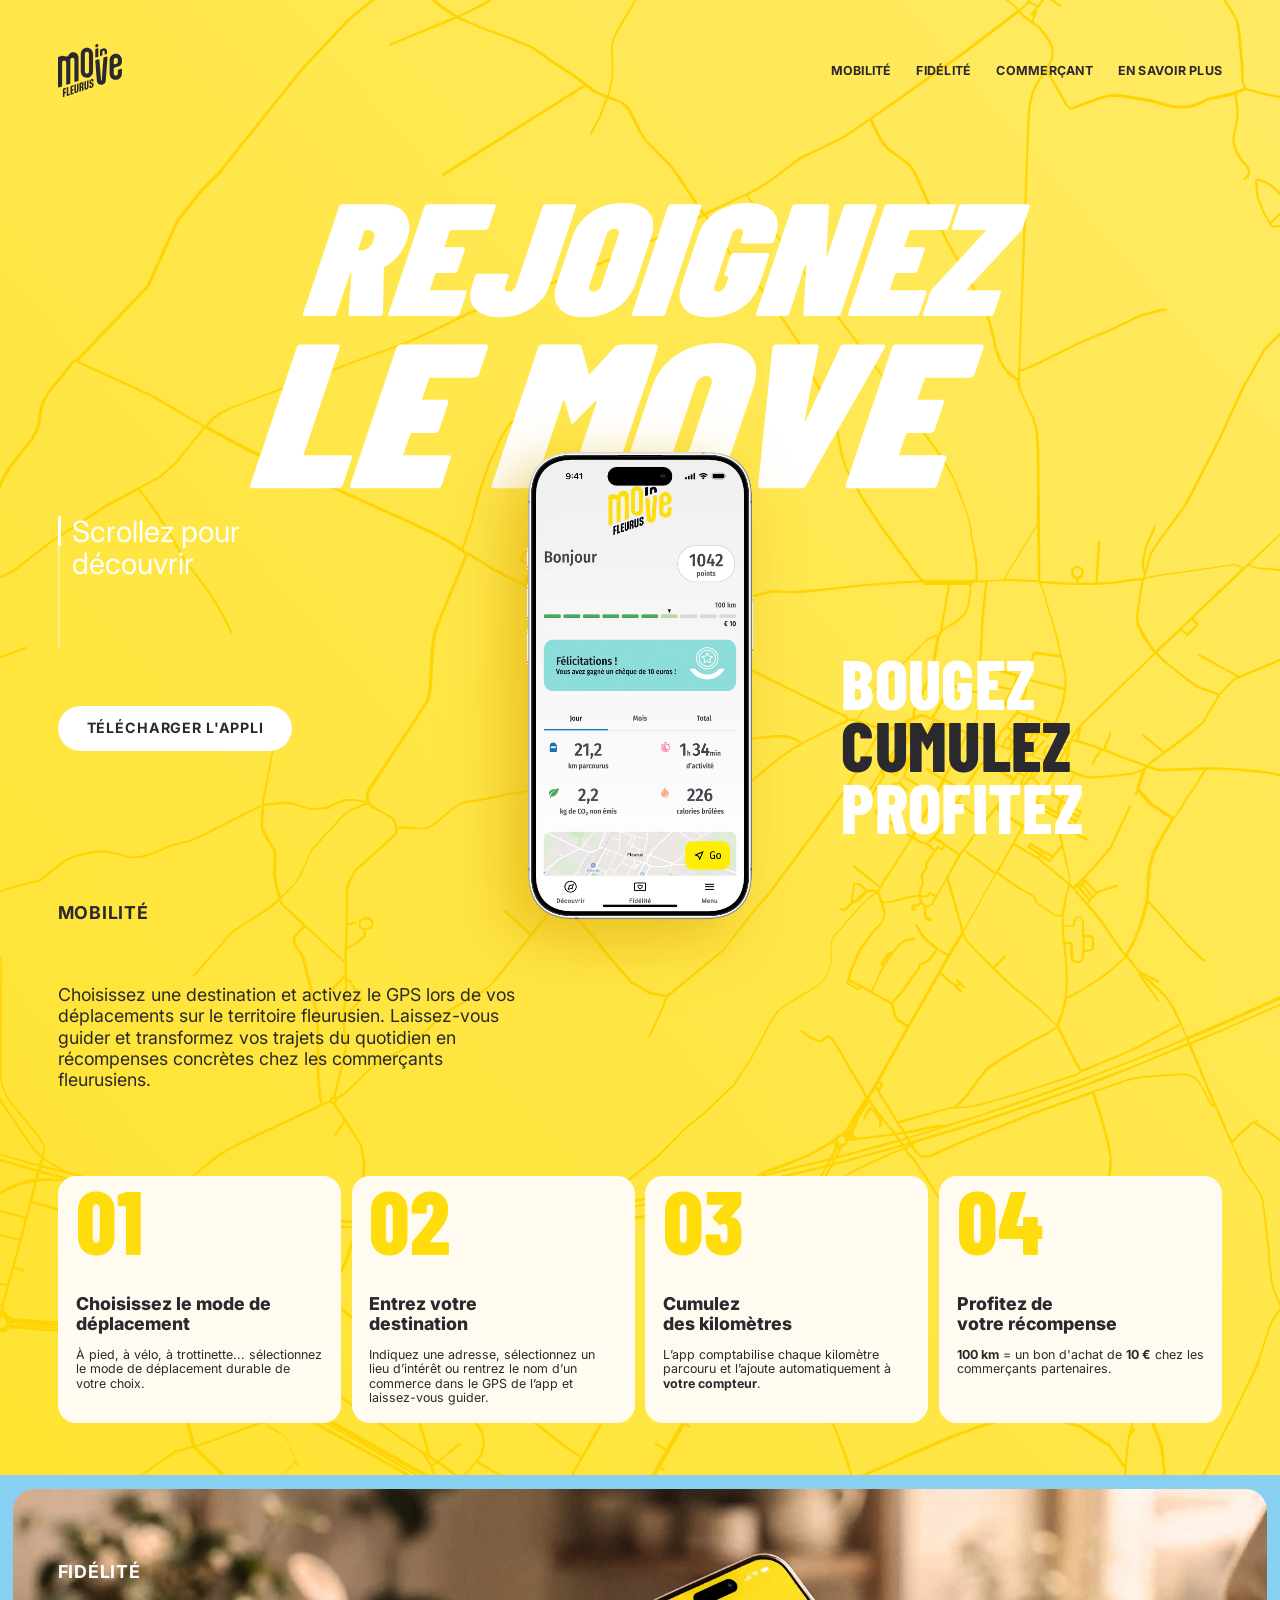
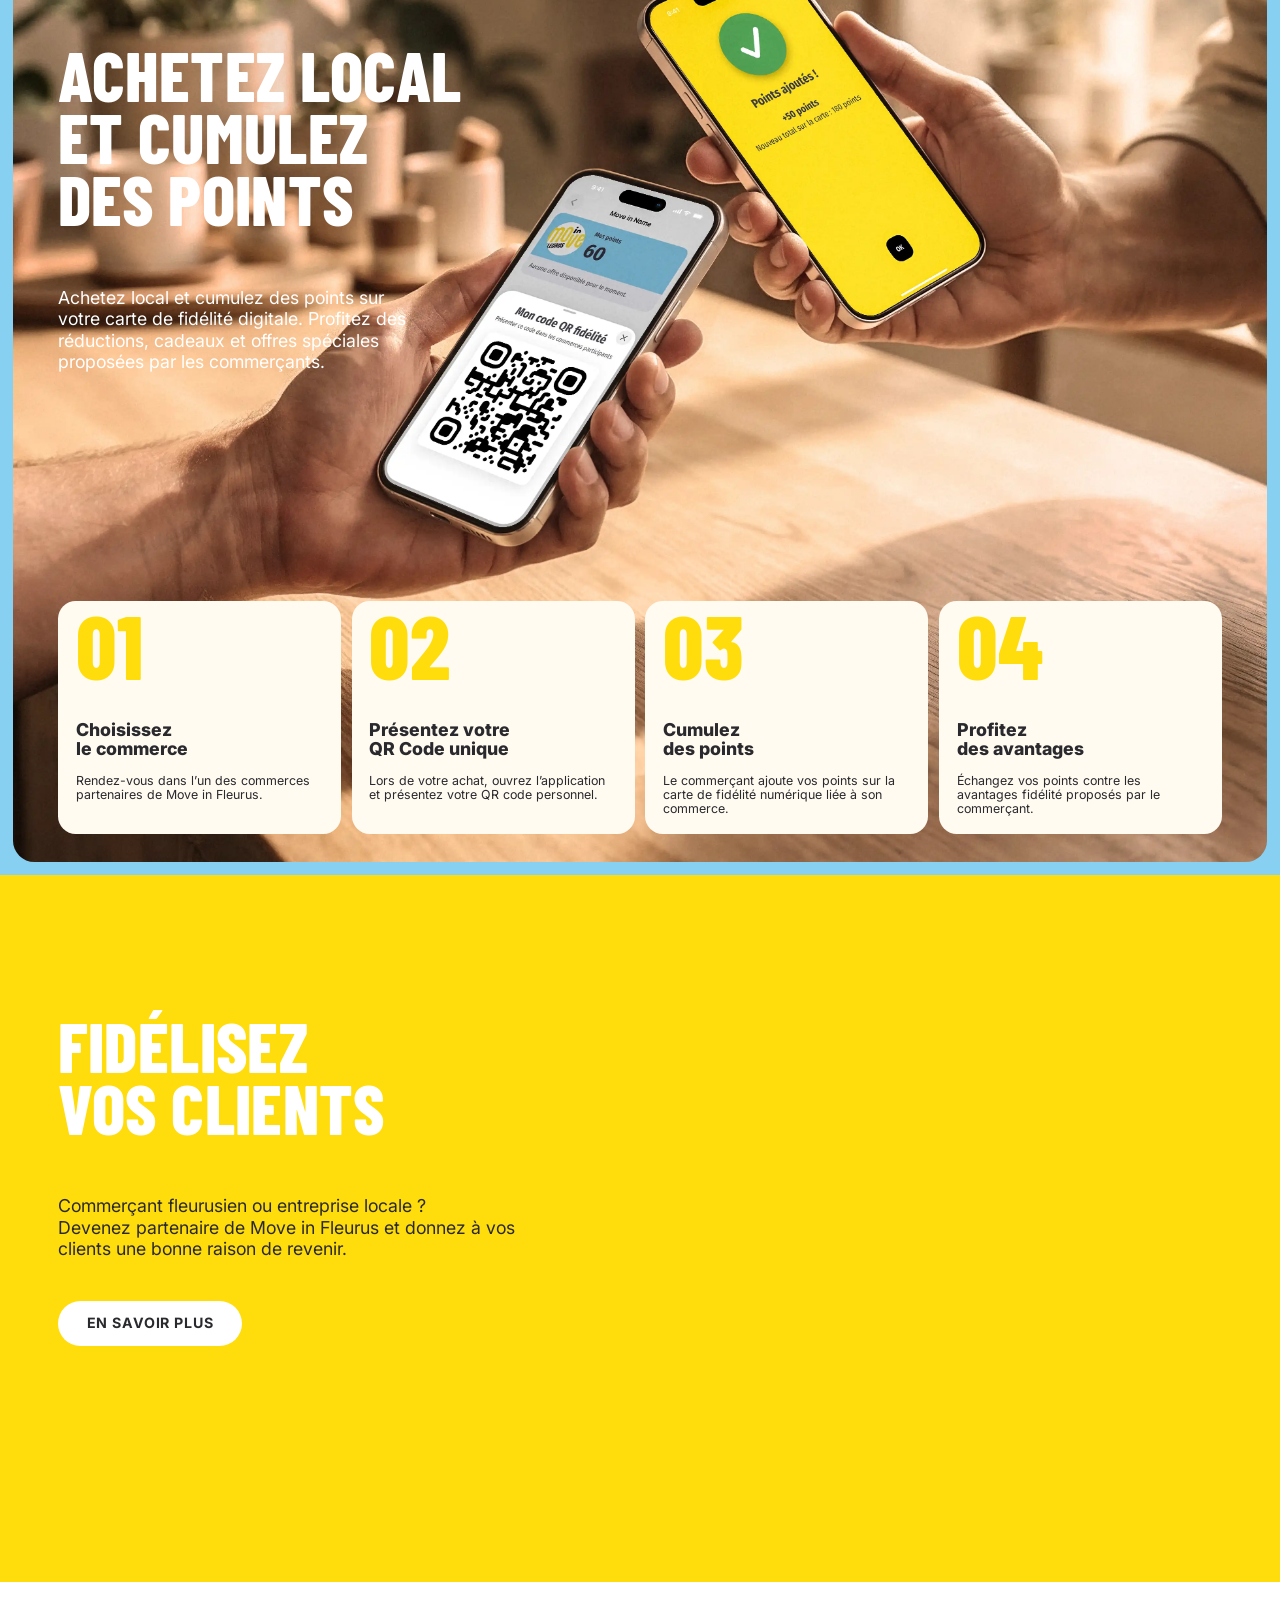
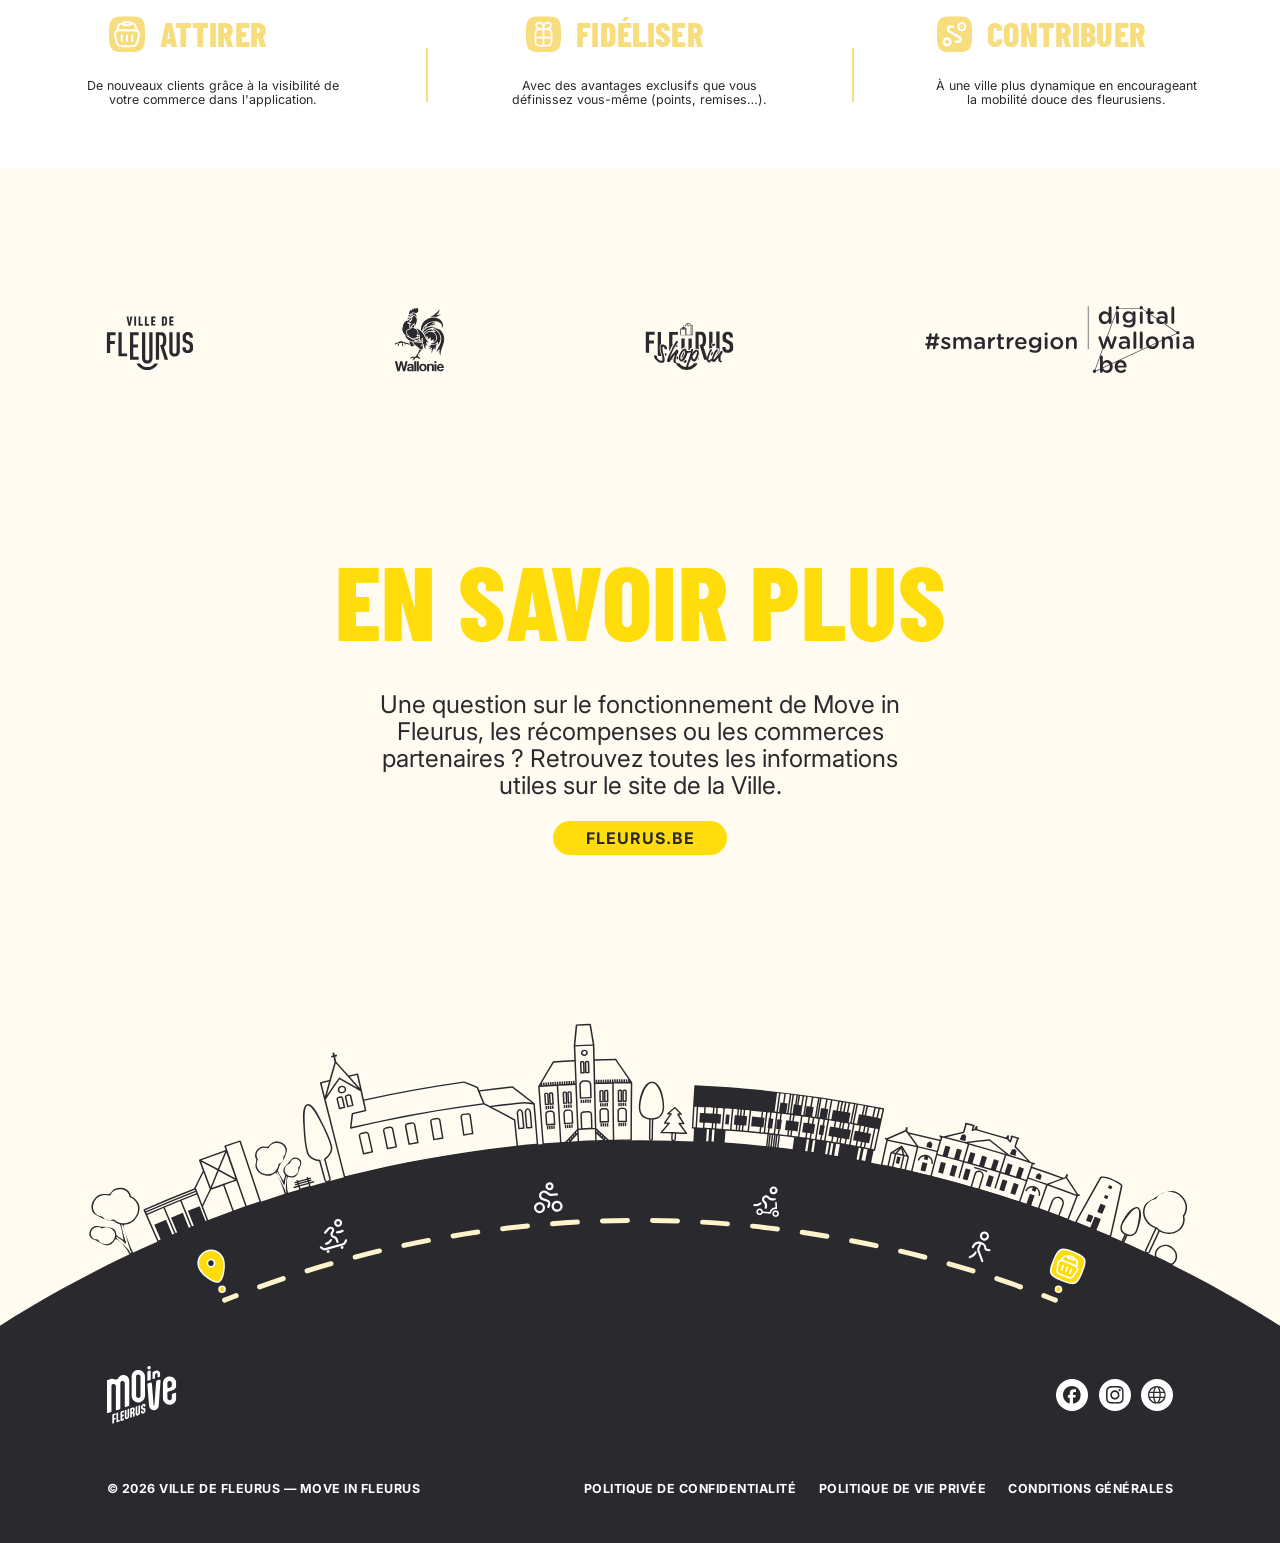
==== commit 1f6c1e55: "Maquettes du 09/09 : cartes, bande Fidélité bleue, retour à la ligne Commerçant Cartes (Mobilité et " ====
--- a/index.html
+++ b/index.html
@@ -216,9 +216,11 @@
 
     <section class="fidelite" id="fidelite" aria-labelledby="fidelite-titre">
 
-      <img class="fidelite__photo" src="assets/images/photo-commercants.webp"
-        alt="Dans un commerce, un client présente le QR code de fidélité de son application Move in Fleurus au commerçant, qui lui ajoute des points."
-        width="4232" height="5948" loading="lazy" decoding="async">
+      <div class="fidelite__photo">
+        <img src="assets/images/photo-commercants.webp"
+          alt="Dans un commerce, un client présente le QR code de fidélité de son application Move in Fleurus au commerçant, qui lui ajoute des points."
+          width="4232" height="5948" loading="lazy" decoding="async">
+      </div>
 
       <div class="container fidelite__grille">
 
@@ -272,11 +274,11 @@
           <span><span>Fidélisez</span></span><span><span>vos clients</span></span>
         </h2>
 
-        <p class="lead commercants__texte apparait">Commerçant fleurusien ou entreprise locale ? Devenez partenaire de Move in Fleurus et donnez à vos clients une bonne raison de revenir.</p>
+        <p class="lead commercants__texte apparait">Commerçant fleurusien ou entreprise locale ?<br>Devenez partenaire de Move in Fleurus et donnez à vos clients une bonne raison de revenir.</p>
 
         <div class="commercants__visuel">
-          <img src="assets/images/visuel-commercant.webp" width="1295" height="939" loading="lazy" decoding="async"
-            alt="L'appli commerçant sur un téléphone, ouverte sur la carte de fidélité digitale, entourée des messages « Client fidélisé », « +60 points » et « Points utilisés ».">
+          <img src="assets/images/visuel-commercant.webp" width="1317" height="923" loading="lazy" decoding="async"
+            alt="L'appli commerçant sur un téléphone, ouverte sur la carte de fidélité digitale, entourée des messages « Achat effectué », « +60 points » et « Avantage débloqué ».">
 
           <div class="commercants__dl apparait">
             <a class="btn-dl" href="https://fleurus.be/move-in-fleurus/commercant/" target="_blank" rel="noopener">En savoir plus</a>
--- a/styles.css
+++ b/styles.css
@@ -5,6 +5,7 @@
   --noir:   #2a292e;
   --creme:  #fffbf0;
   --sable:  #f7dd7e;
+  --bleu:   #88d0f1;
   --blanc:  #ffffff;
 
   --degrade-a:   #ffe330;
@@ -22,9 +23,9 @@
   --fs-scroll:     clamp(26px, 24.51px + 0.381vw, 30px);
 
   --fs-card-title: clamp(16px, 23.06px - 0.7843vw, 20px);
-  --fs-card-text:  clamp(12px,   15.53px - 0.3922vw, 14px);
+  --fs-card-text:  clamp(12px, 15.53px - 0.3922vw, 14px);
   --lh-card-text:  1.1429;
-  --fs-num:        clamp(80px, 115.29px - 3.9216vw, 100px);
+  --fs-num:        clamp(45px, 18.235px + 6.8627vw, 80px);
   --fs-display-s:  clamp(26.3px, 22.737px + 0.9137vw, 30.96px);
   --fs-display-l:  clamp(40px, 24.40px + 4.000vw, 82px);
   --fs-display-xl: clamp(62px, 61.69px + 0.0784vw, 62.4px);
@@ -60,8 +61,10 @@
   --r-pill: 999px;
 
   --carte-p:         clamp(16px, 23.0588px - 0.7843vw, 20px);
-  --carte-gap-titre: clamp(26.4px, 38.0471px - 1.2941vw, 33px);
-  --carte-gap-texte: clamp(13.6px, 19.6px - 0.6667vw, 17px);
+  --carte-pt:        clamp( 0px, 32.647px - 3.6275vw, 18.5px);
+  --carte-pb:        clamp(16px, 26.412px - 1.1569vw, 21.9px);
+  --carte-gap-titre: clamp(11px, -0.776px + 3.0196vw, 26.4px);
+  --carte-gap-texte: clamp( 8.8px, 5.129px + 0.9412vw, 13.6px);
   --mobilite-pb:     clamp(38px, 30.9647px + 1.8039vw, 47.2px);
 
   --hero-pt:    clamp(52px, 50.1647px + 0.4706vw, 54.4px);
@@ -79,9 +82,17 @@
   --btn-dl-px: clamp(25.6px, 36.8941px - 1.2549vw, 32px);
 
   --fid-pt:        clamp(39.3px, 11.08px + 7.2353vw, 76.2px);
-  --fid-pb:        clamp(40px, 33.88px + 1.5686vw, 48px);
+  --fid-pb:        clamp(30px, 24.8px + 1.3333vw, 36.8px);
   --fid-titre-mt:  clamp(54.6px, 54.08px + 0.1333vw, 55.3px);
-  --fid-cartes-mt: 440px;
+  --fid-cartes-mt: 27px;
+  --fid-inset:     clamp(8px, 4.941px + 0.7843vw, 12px);
+  --fid-media-r:   clamp(10px, 2.965px + 1.8039vw, 19.2px);
+  --fid-media-h:   clamp(851px, 826.99px + 6.1569vw, 882.4px);
+  --fid-zoom:      22%;
+  --fid-photo-x:   47%;
+  --fid-photo-y:   1.87%;
+  --fid-photo-dx:  -10.34%;
+  --fid-photo-dy:  -0.41%;
 
   --fs-titre-section: clamp(37.3px, 18.106px + 4.9216vw, 62.4px);
   --titre-texte-mt:   clamp(50.64px, 58.863px - 0.9137vw, 55.3px);
@@ -90,9 +101,9 @@
   --com-titre-mt: clamp(49.6px, 45.318px + 1.098vw, 55.2px);
   --com-dl-mt:    clamp(37.68px, 144.657px - 11.8863vw, 98.3px);
   --com-pb:       0px;
-  --com-visuel-w:     min(228.12px + 89.765vw, 1036px);
-  --com-visuel-h:     calc(var(--com-visuel-w) * 939 / 1295);
-  --com-visuel-bleed: min(71.365px + 14.4706vw, 201.6px);
+  --com-visuel-w:     min(232.023px + 91.2863vw, 1053.6px);
+  --com-visuel-h:     calc(var(--com-visuel-w) * 923 / 1317);
+  --com-visuel-bleed: min(73.335px + 15.2294vw, 210.4px);
   --com-visuel-mt:    52.3px;
   --com-dl-bas:       calc(var(--com-visuel-h) * 0.076079);
 
@@ -721,7 +732,7 @@
   align-items: flex-start;
   background: var(--creme);
   border-radius: var(--r-card);
-  padding: var(--carte-p);
+  padding: var(--carte-pt) var(--carte-p) var(--carte-pb);
 }
 
 .carte__num {
@@ -730,7 +741,6 @@
   font-size: var(--fs-num);
   line-height: 1;
   color: var(--jaune);
-  margin-top: calc(-1 * var(--carte-p));
 }
 
 .carte__titre {
@@ -756,6 +766,8 @@
 @media (min-width: 900px) {
   :root {
     --carte-p:         calc(20 * var(--px));
+    --carte-pt:        0px;
+    --carte-pb:        calc(20 * var(--px));
     --r-card:          calc(20 * var(--px));
     --mobilite-pb:     calc(59 * var(--px));
 
@@ -770,7 +782,6 @@
 
   .cartes {
     grid-template-columns: repeat(var(--cols), minmax(0, 1fr));
-    gap: calc(12 * var(--px));
   }
   .carte { grid-column: span 3; }
 
@@ -783,24 +794,34 @@
   overflow: clip;
   padding-top: var(--fid-pt);
   padding-bottom: var(--fid-pb);
-  background: var(--noir);
+  background: var(--bleu);
   color: var(--blanc);
-
-  --carte-p:         clamp(12px, 8.94px + 0.7843vw, 16px);
-  --carte-gap-titre: clamp(18px, 11.58px + 1.6471vw, 26.4px);
-  --carte-gap-texte: clamp( 9.3px,  6.01px + 0.8431vw, 13.6px);
-  --fs-num:          clamp(56px, 37.65px + 4.7059vw, 80px);
-  --fs-card-title:   clamp(14px, 12.47px + 0.3922vw, 16px);
 }
 
 .fidelite__photo {
   position: absolute;
-  inset: 0;
+  top: var(--fid-inset);
+  left: var(--fid-inset);
   z-index: -1;
-  width: 100%;
-  height: 100%;
-  object-fit: cover;
-  object-position: center 74%;
+  width: calc(100% - 2 * var(--fid-inset));
+  height: var(--fid-media-h);
+  border-radius: var(--fid-media-r);
+  overflow: clip;
+
+  & img {
+    position: absolute;
+    left: var(--fid-photo-dx);
+    top: var(--fid-photo-dy);
+    width: calc(100% + var(--fid-zoom));
+    height: calc(100% + var(--fid-zoom));
+    max-width: none;
+    object-fit: cover;
+    object-position: var(--fid-photo-x) var(--fid-photo-y);
+  }
+}
+
+.fidelite__intro {
+  min-height: calc(var(--fid-inset) + var(--fid-media-h) - var(--fid-pt));
 }
 
 .fidelite__titre {
@@ -815,14 +836,20 @@
 
 .fidelite__cartes {
   margin-top: var(--fid-cartes-mt);
-  grid-template-columns: repeat(2, minmax(0, 1fr));
 }
 
 @media (min-width: 900px) {
   :root {
     --fid-pt:       calc(95 * var(--px));
-    --fid-pb:       calc(60 * var(--px));
+    --fid-pb:       calc(46 * var(--px));
     --fid-titre-mt: calc(69 * var(--px));
+    --fid-inset:    calc(15 * var(--px));
+    --fid-media-r:  calc(24 * var(--px));
+    --fid-zoom:     10.2%;
+    --fid-photo-x:  11.7%;
+    --fid-photo-y:  71.15%;
+    --fid-photo-dx: -1.19%;
+    --fid-photo-dy: -7.2%;
 
     --fs-titre-section: calc( 78   * var(--px));
     --titre-texte-mt:   calc( 63.3 * var(--px));
@@ -831,13 +858,9 @@
     --fid-rab: max(0px, calc(100vw * 1133 / 1440 - 1133px));
   }
 
-  .fidelite {
-    --carte-p:         calc( 20 * var(--px));
-    --carte-gap-titre: calc( 33 * var(--px));
-    --carte-gap-texte: calc( 17 * var(--px));
-    --fs-num:          calc(100 * var(--px));
-    --fs-card-title:   calc( 20 * var(--px));
-  }
+  .fidelite { --lead-w: calc(400 * var(--px)); }
+
+  .fidelite__photo { height: calc(100% - 2 * var(--fid-inset)); }
 
   .fidelite__grille {
     display: grid;
@@ -847,14 +870,14 @@
     row-gap: 0;
   }
 
-  .fidelite__intro { grid-column: 1 / 7;  grid-row: 1; }
+  .fidelite__intro { grid-column: 1 / 7;  grid-row: 1; min-height: 0; }
 
   .fidelite__texte { max-width: var(--lead-w); }
 
   .fidelite__cartes {
     grid-column: 1 / -1;
     grid-row: 2;
-    margin-top: calc(115 * var(--px));
+    margin-top: calc(79 * var(--px));
     grid-template-columns: repeat(var(--cols), minmax(0, 1fr));
   }
 }
@@ -907,7 +930,7 @@
     --com-pt:       calc( 62   * var(--px));
     --com-titre-mt: calc( 69   * var(--px));
     --com-dl-mt:    calc( 47.1 * var(--px));
-    --com-pb:       calc(240.8 * var(--px));
+    --com-pb:       calc(264.8 * var(--px));
   }
 
   .commercants__texte { max-width: var(--lead-w); }
@@ -916,8 +939,8 @@
 
   .commercants__visuel > img {
     top: calc(67.8 * var(--px));
-    right: min(0px, calc(100vw - 1692 * var(--px)));
-    width: calc(1295 * var(--px));
+    right: min(0px, calc(100vw - 1703 * var(--px)));
+    width: calc(1317 * var(--px));
   }
 
   .commercants__dl {
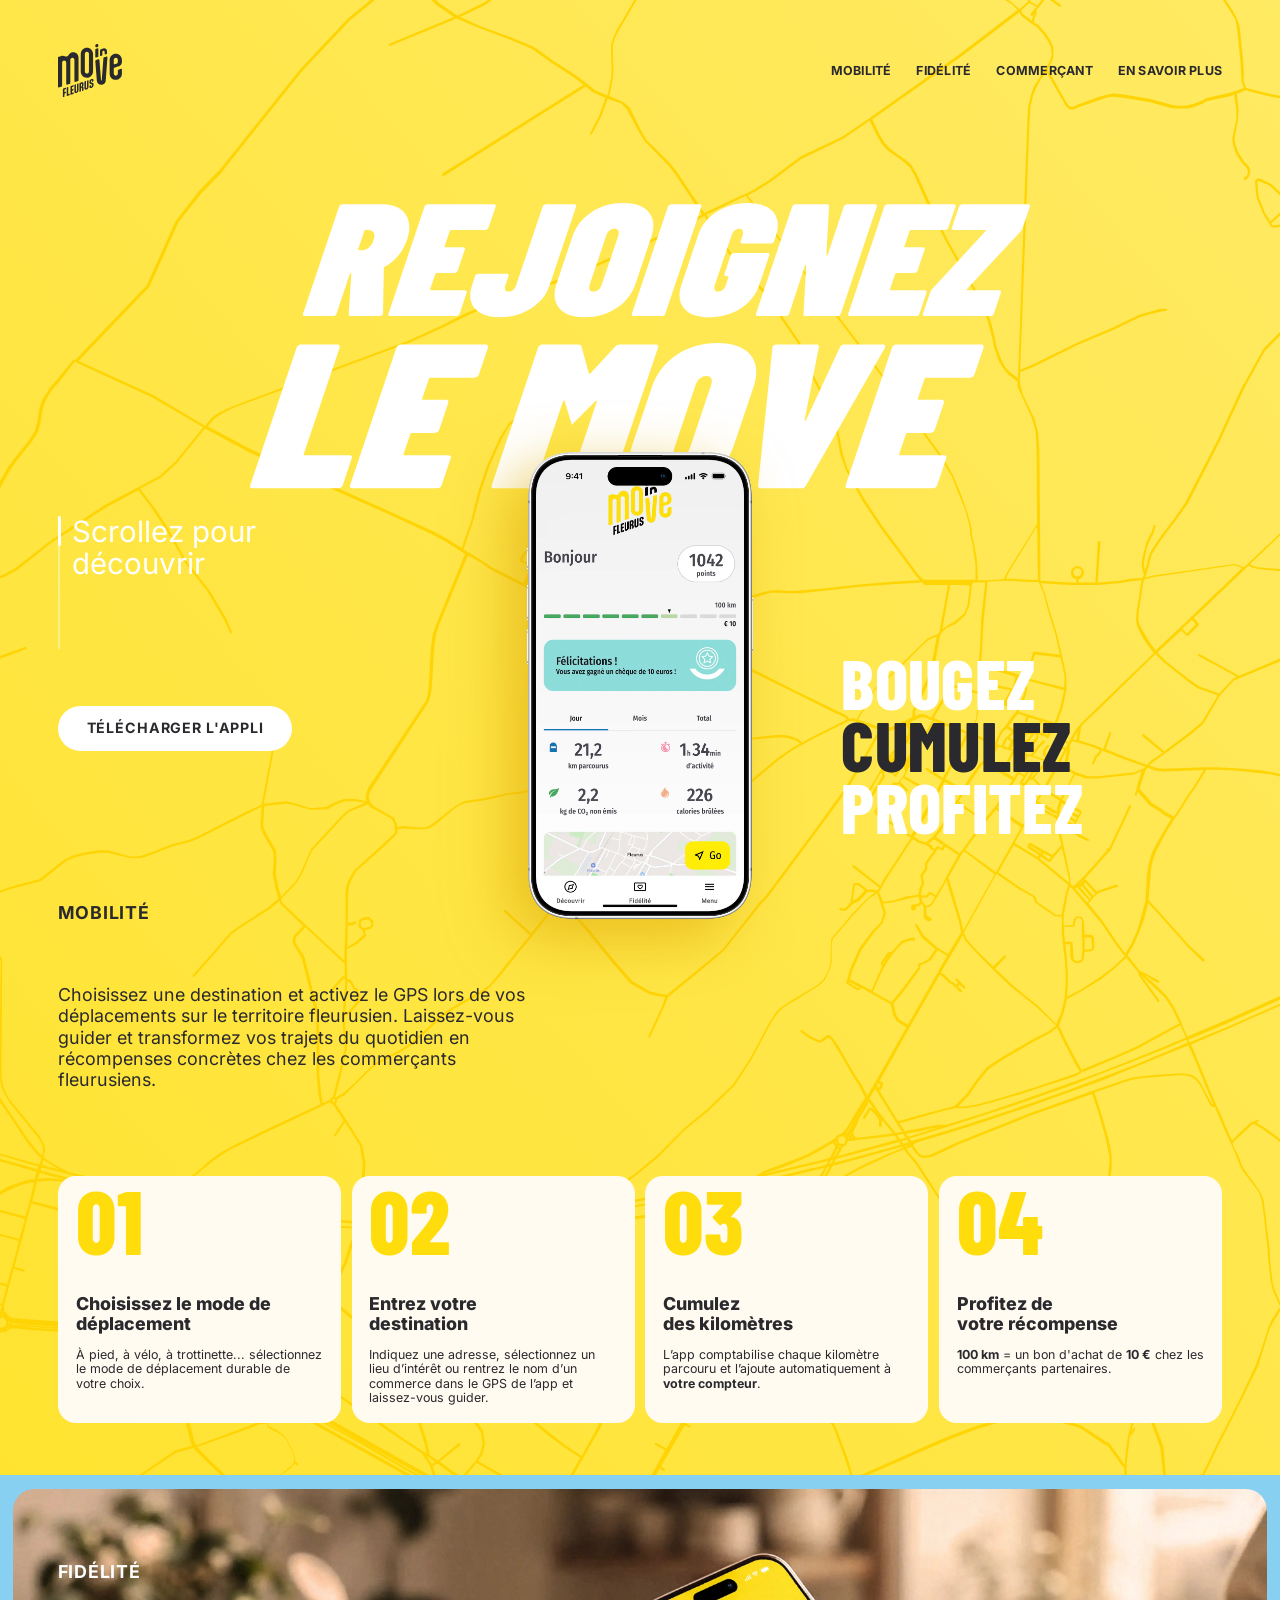
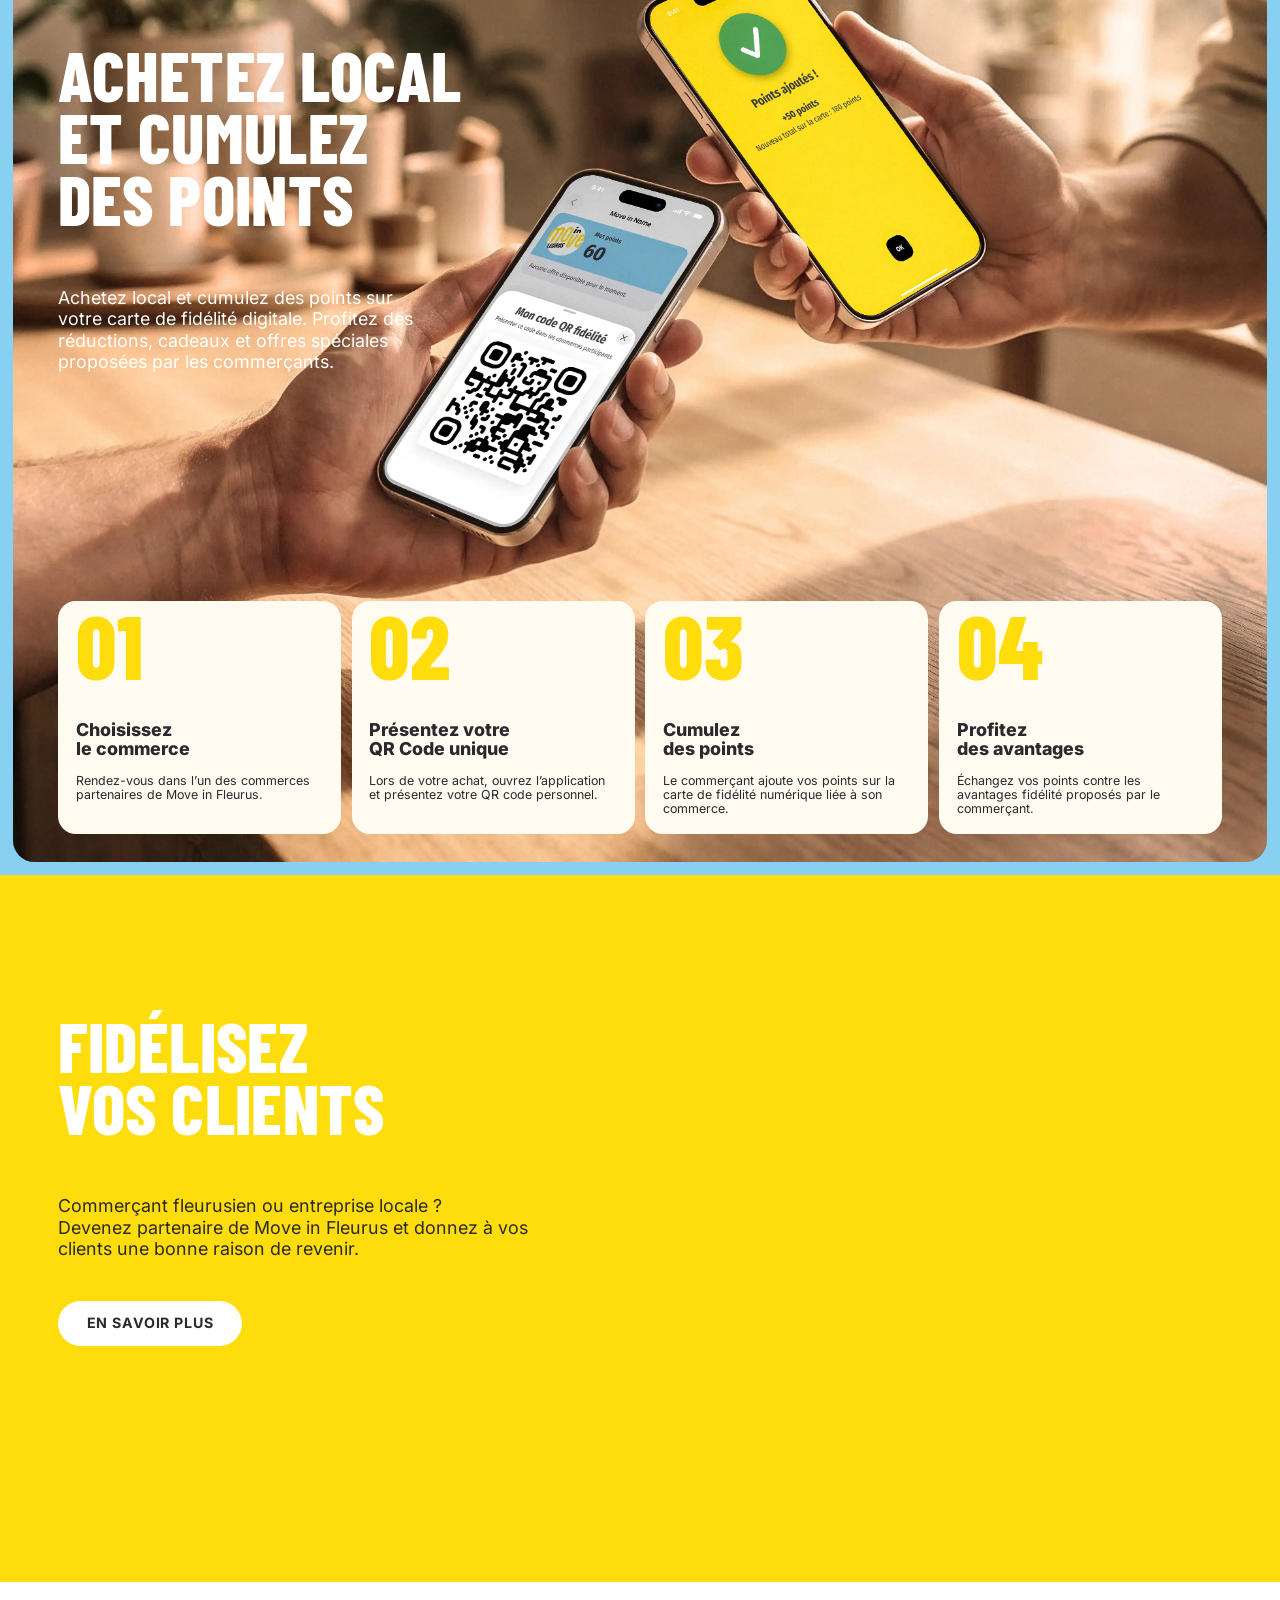
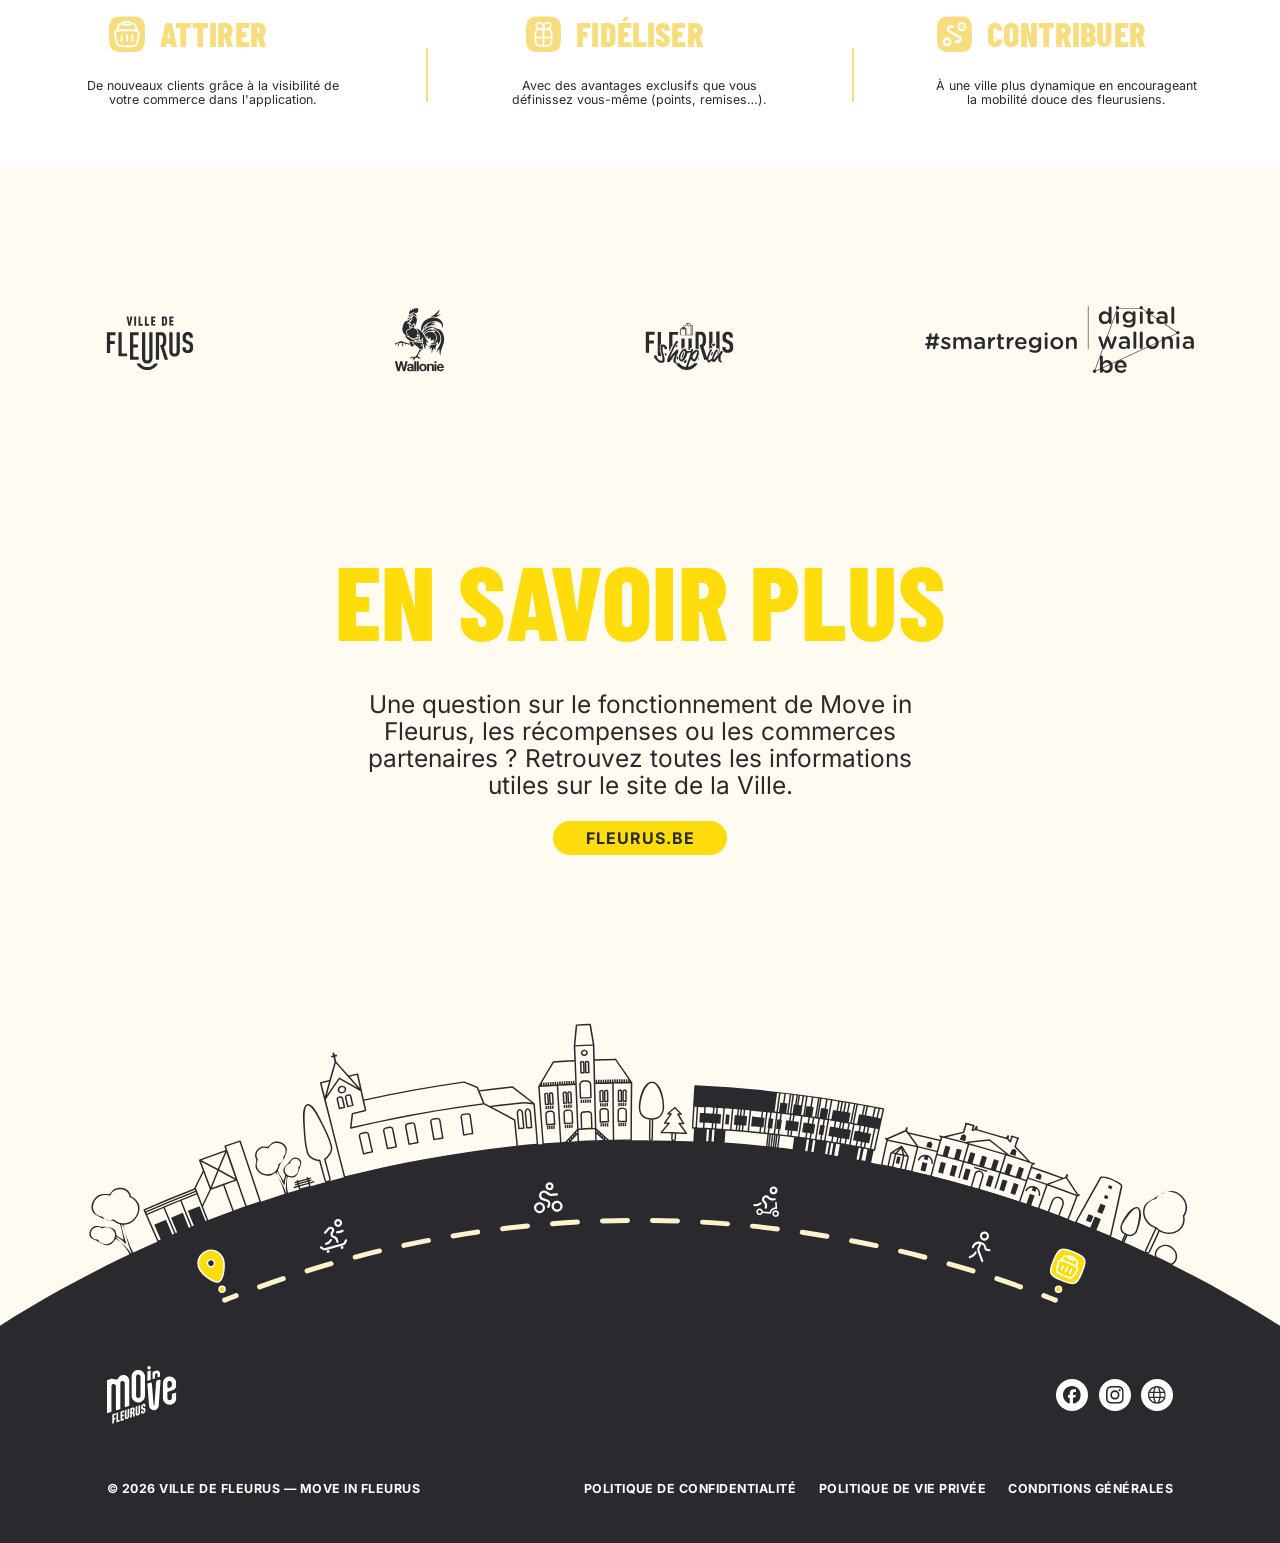
==== commit efe150ac: "Préparation de la mise en ligne : polices auto-hébergées, head complet, dossier de livraison Polices" ====
--- a/index.html
+++ b/index.html
@@ -4,18 +4,57 @@
 <head>
   <meta charset="utf-8">
   <meta name="viewport" content="width=device-width, initial-scale=1">
-  <title>Move in Fleurus</title>
+  <title>Move in Fleurus — l'appli qui récompense vos déplacements durables</title>
   <meta name="description"
     content="Move in Fleurus récompense vos déplacements durables : chaque kilomètre à pied, à vélo ou en trottinette rapporte des points à dépenser chez les commerçants de Fleurus.">
-
-  <link rel="preconnect" href="https://fonts.googleapis.com">
-  <link rel="preconnect" href="https://fonts.gstatic.com" crossorigin>
-  <link
-    href="https://fonts.googleapis.com/css2?family=Barlow+Condensed:wght@800&family=Inter:wght@400;700;800&display=swap"
-    rel="stylesheet">
+  <link rel="canonical" href="https://movein.fleurus.be/app-store/">
+
+  <meta property="og:type" content="website">
+  <meta property="og:site_name" content="Move in Fleurus">
+  <meta property="og:locale" content="fr_BE">
+  <meta property="og:url" content="https://movein.fleurus.be/app-store/">
+  <meta property="og:title" content="Move in Fleurus — l'appli qui récompense vos déplacements durables">
+  <meta property="og:description"
+    content="Chaque kilomètre à pied, à vélo ou en trottinette rapporte des points. 100 km = un bon d'achat de 10 € chez les commerçants partenaires de Fleurus.">
+  <meta property="og:image" content="https://movein.fleurus.be/app-store/assets/images/partage-move-in-fleurus.jpg">
+  <meta property="og:image:width" content="1200">
+  <meta property="og:image:height" content="630">
+  <meta property="og:image:alt" content="Rejoignez le Move — Move in Fleurus">
+  <meta name="twitter:card" content="summary_large_image">
+
+  <meta name="theme-color" content="#ffdd0d">
+
+  <link rel="icon" href="assets/logos/favicon-32.png" sizes="32x32">
   <link rel="icon" href="assets/logos/logo-move-in-noir.svg" type="image/svg+xml">
+  <link rel="apple-touch-icon" href="assets/logos/apple-touch-icon.png">
+
+  <link rel="preload" href="assets/fonts/inter-latin.woff2" as="font" type="font/woff2" crossorigin>
+  <link rel="preload" href="assets/fonts/barlow-condensed-800-latin.woff2" as="font" type="font/woff2" crossorigin>
   <link rel="stylesheet" href="styles.css">
   <script src="script.js" defer></script>
+
+  <script type="application/ld+json">
+  {
+    "@context": "https://schema.org",
+    "@type": "WebSite",
+    "name": "Move in Fleurus",
+    "url": "https://movein.fleurus.be/app-store/",
+    "inLanguage": "fr-BE",
+    "description": "Move in Fleurus récompense vos déplacements durables : chaque kilomètre à pied, à vélo ou en trottinette rapporte des points à dépenser chez les commerçants de Fleurus.",
+    "publisher": {
+      "@type": "GovernmentOrganization",
+      "name": "Ville de Fleurus",
+      "url": "https://fleurus.be/",
+      "logo": "https://movein.fleurus.be/app-store/assets/logos/logo-ville-de-fleurus-noir.svg",
+      "address": {
+        "@type": "PostalAddress",
+        "addressLocality": "Fleurus",
+        "addressRegion": "Hainaut",
+        "addressCountry": "BE"
+      }
+    }
+  }
+  </script>
 </head>
 
 <body>
@@ -379,7 +418,7 @@
               <svg viewBox="0 0 26.51 26.51" aria-hidden="true" focusable="false">
                 <use href="#icone-instagram"></use>
               </svg></a></li>
-          <li><a class="bulle" href="https://fleurus.be/move-in-fleurus" target="_blank" rel="noopener" aria-label="Le site de Move in Fleurus">
+          <li><a class="bulle" href="https://fleurus.be/move-in-fleurus/" target="_blank" rel="noopener" aria-label="Le site de Move in Fleurus">
               <svg viewBox="0 0 26.5 26.51" aria-hidden="true" focusable="false">
                 <use href="#icone-web"></use>
               </svg></a></li>
--- a/styles.css
+++ b/styles.css
@@ -1,4 +1,40 @@
 /* Move in Fleurus — version commentée : commentaires/styles.css */
+
+@font-face {
+  font-family: "Inter";
+  font-style: normal;
+  font-weight: 100 900;
+  font-display: swap;
+  src: url("assets/fonts/inter-latin.woff2") format("woff2");
+  unicode-range: U+0000-00FF, U+0131, U+0152-0153, U+02BB-02BC, U+02C6, U+02DA, U+02DC, U+0304, U+0308, U+0329, U+2000-206F, U+20AC, U+2122, U+2191, U+2193, U+2212, U+2215, U+FEFF, U+FFFD;
+}
+
+@font-face {
+  font-family: "Inter";
+  font-style: normal;
+  font-weight: 100 900;
+  font-display: swap;
+  src: url("assets/fonts/inter-latin-ext.woff2") format("woff2");
+  unicode-range: U+0100-02BA, U+02BD-02C5, U+02C7-02CC, U+02CE-02D7, U+02DD-02FF, U+0304, U+0308, U+0329, U+1D00-1DBF, U+1E00-1E9F, U+1EF2-1EFF, U+2020, U+20A0-20AB, U+20AD-20C0, U+2113, U+2C60-2C7F, U+A720-A7FF;
+}
+
+@font-face {
+  font-family: "Barlow Condensed";
+  font-style: normal;
+  font-weight: 800;
+  font-display: swap;
+  src: url("assets/fonts/barlow-condensed-800-latin.woff2") format("woff2");
+  unicode-range: U+0000-00FF, U+0131, U+0152-0153, U+02BB-02BC, U+02C6, U+02DA, U+02DC, U+0304, U+0308, U+0329, U+2000-206F, U+20AC, U+2122, U+2191, U+2193, U+2212, U+2215, U+FEFF, U+FFFD;
+}
+
+@font-face {
+  font-family: "Barlow Condensed";
+  font-style: normal;
+  font-weight: 800;
+  font-display: swap;
+  src: url("assets/fonts/barlow-condensed-800-latin-ext.woff2") format("woff2");
+  unicode-range: U+0100-02BA, U+02BD-02C5, U+02C7-02CC, U+02CE-02D7, U+02DD-02FF, U+0304, U+0308, U+0329, U+1D00-1DBF, U+1E00-1E9F, U+1EF2-1EFF, U+2020, U+20A0-20AB, U+20AD-20C0, U+2113, U+2C60-2C7F, U+A720-A7FF;
+}
 
 :root {
   --jaune:  #ffdd0d;
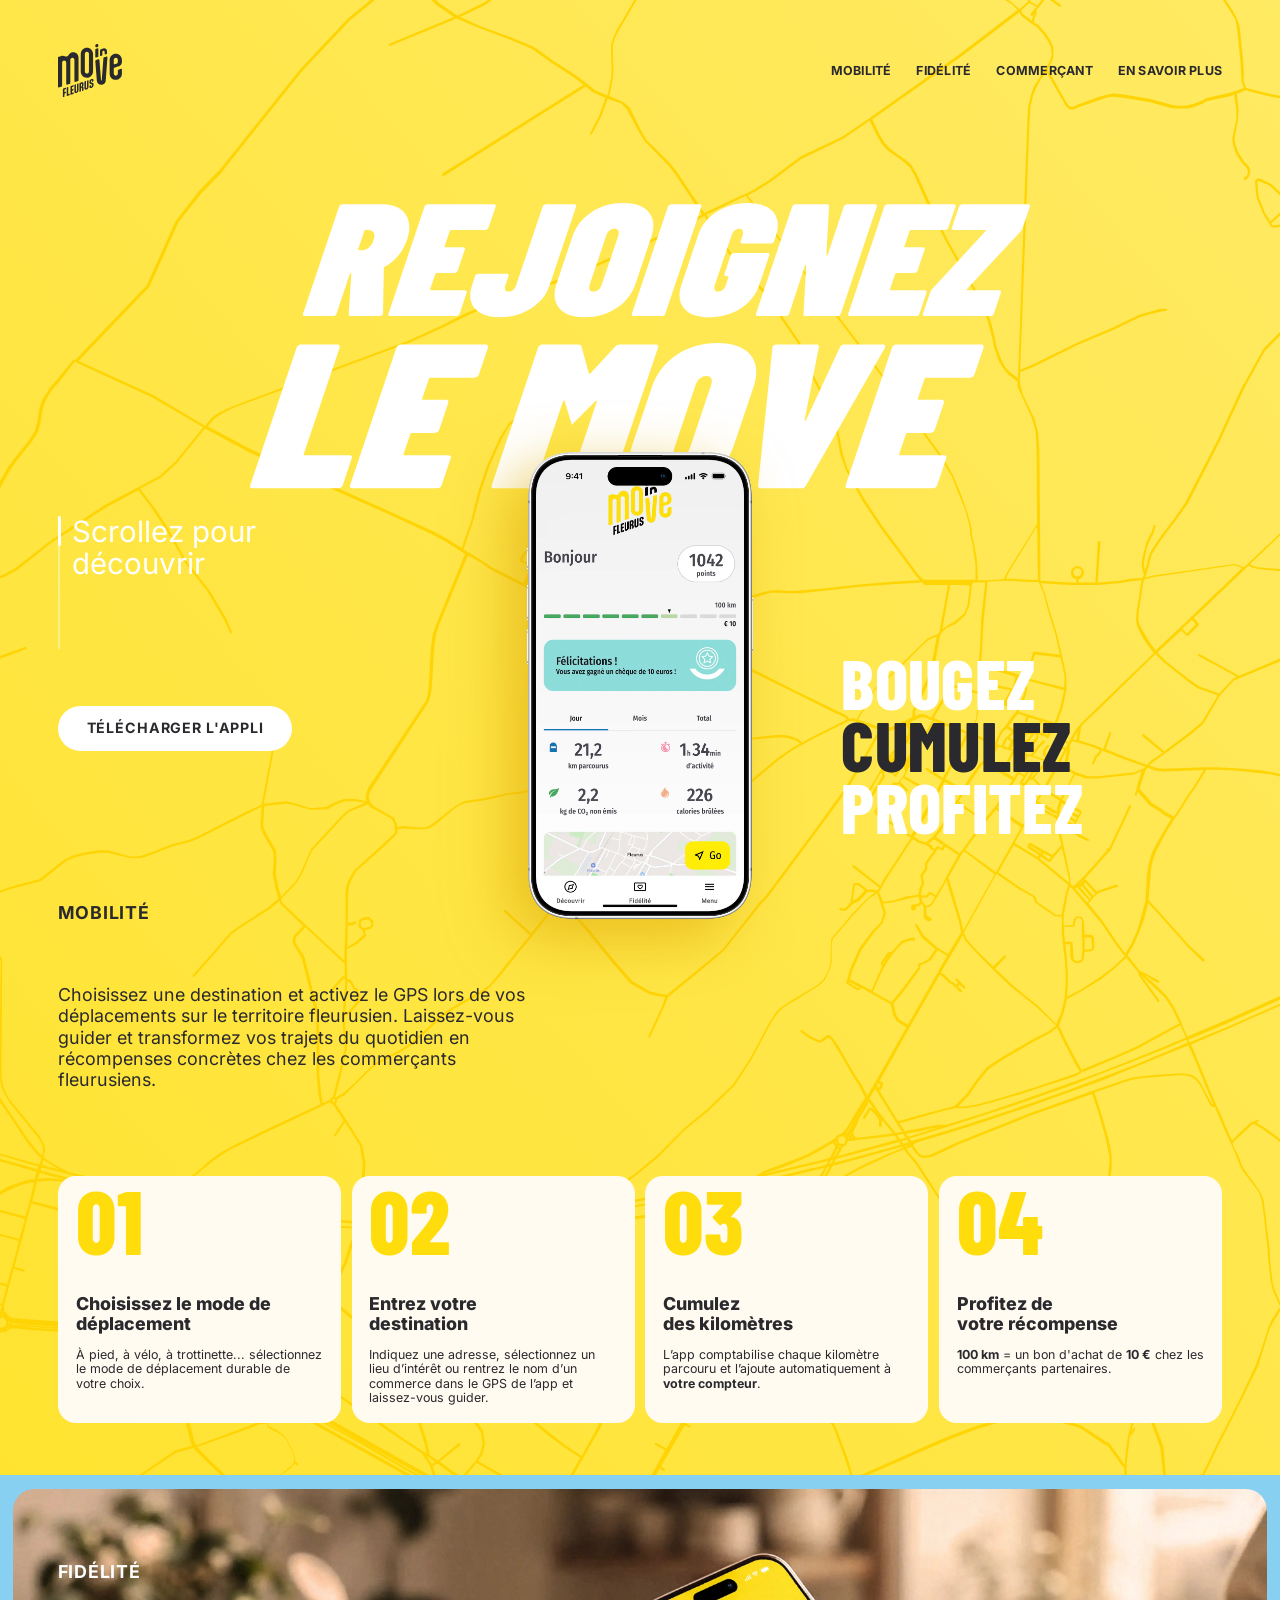
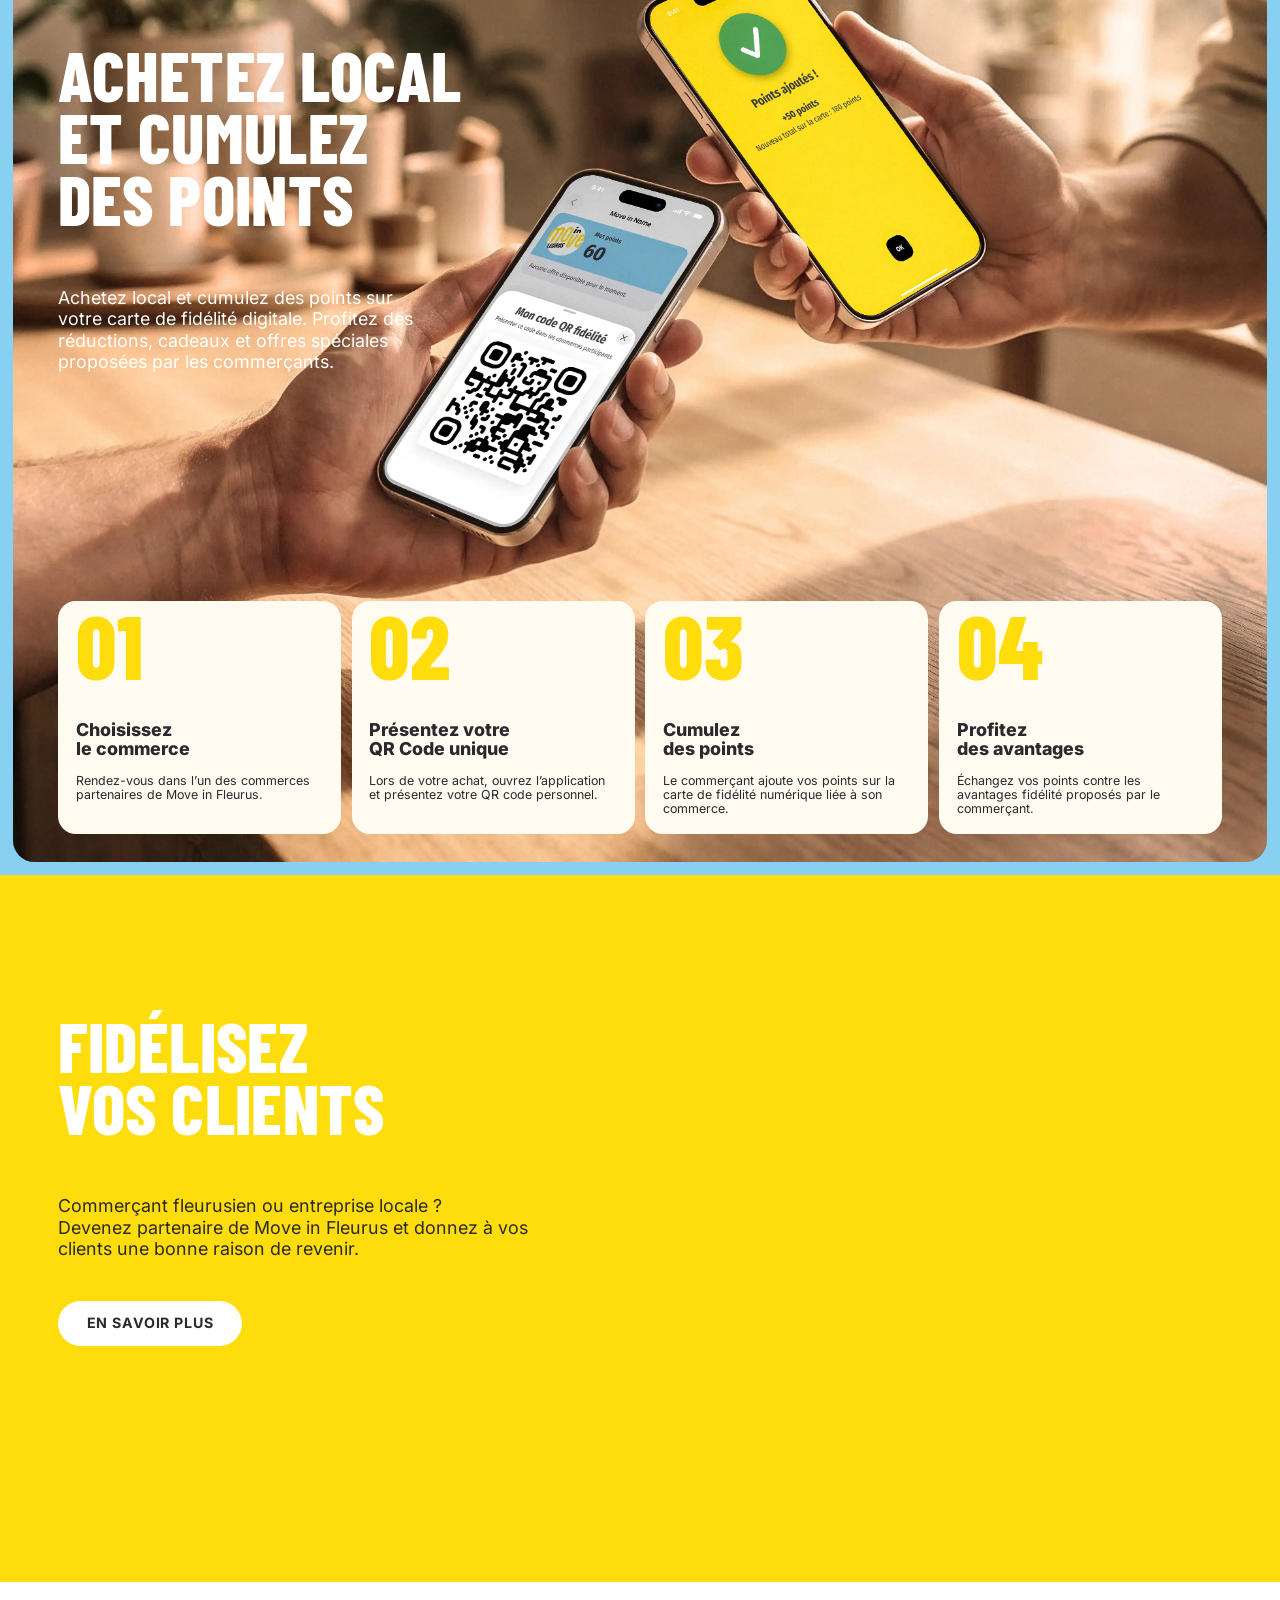
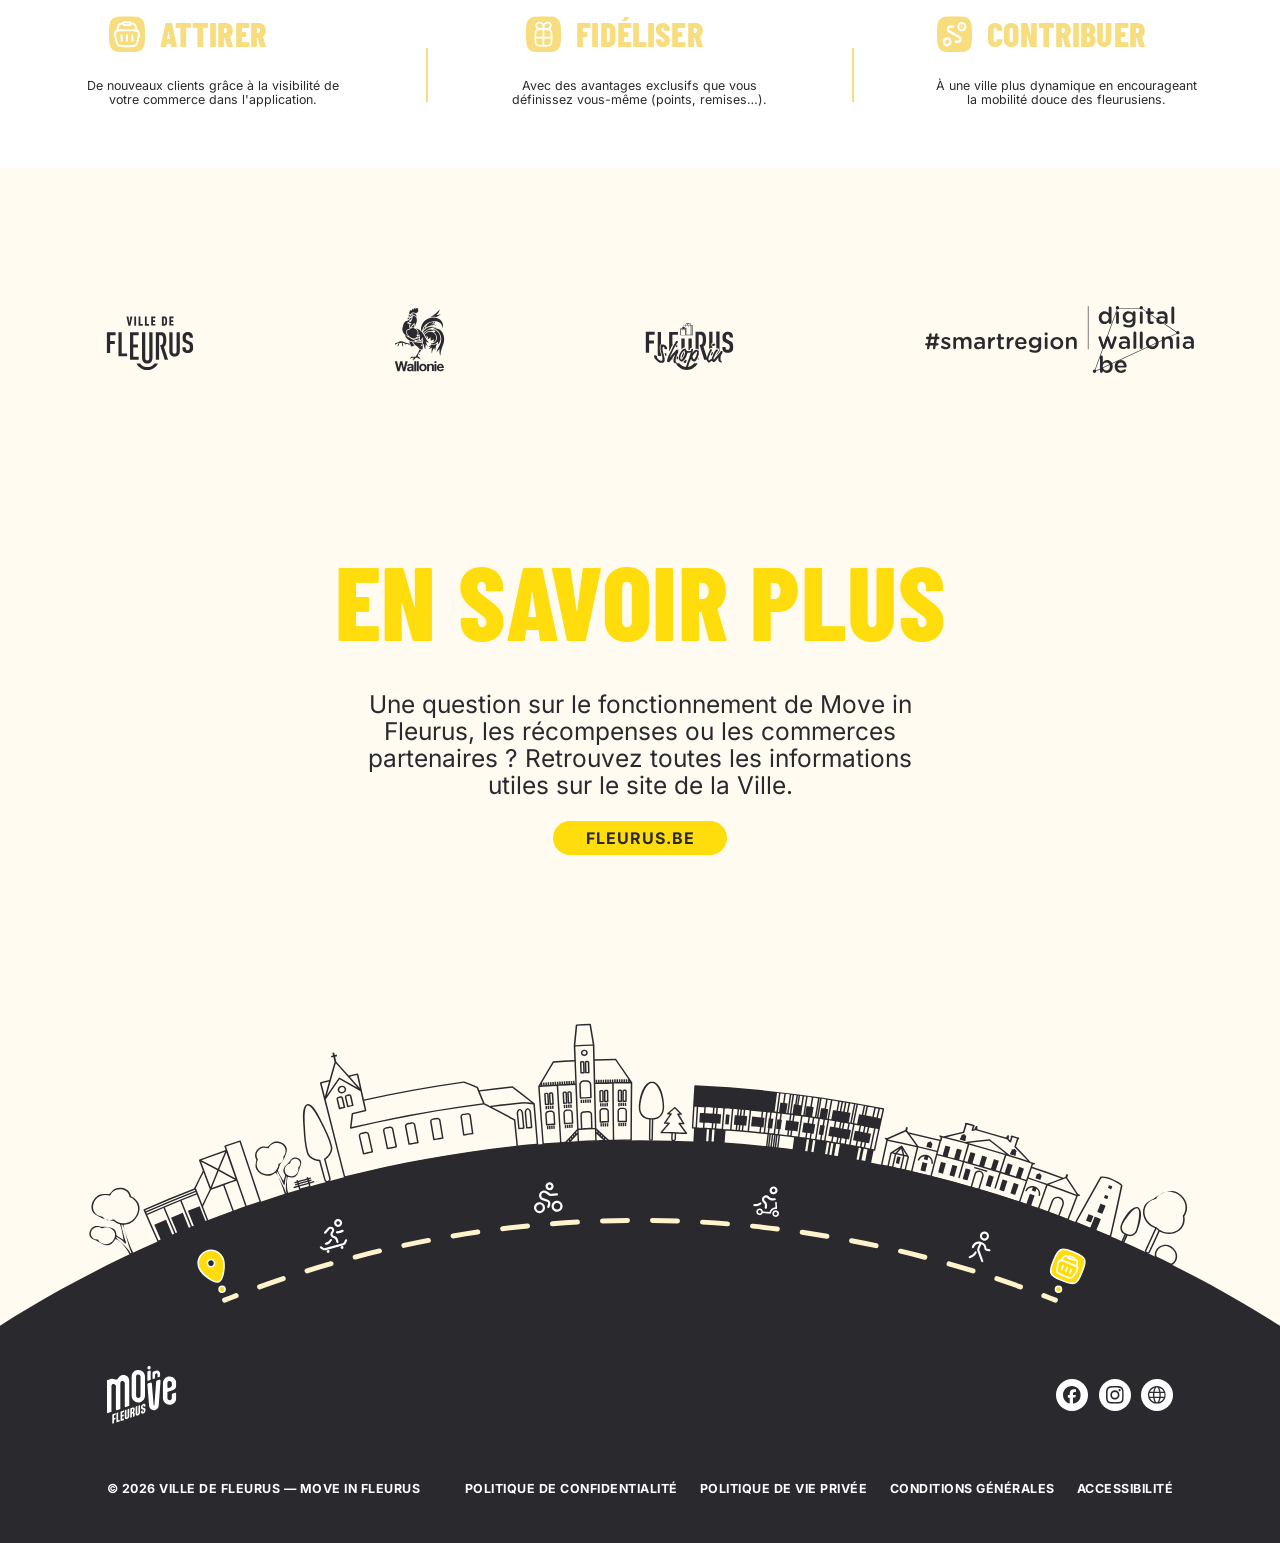
==== commit 9fdffd8f: "Déclaration d'accessibilité : une seconde page, liée depuis le pied de page Obligation légale (direc" ====
--- a/index.html
+++ b/index.html
@@ -436,6 +436,7 @@
           </li>
           <li><a class="souligne" href="https://movein.fleurus.be/app/user/conditions.html" target="_blank" rel="noopener">Conditions générales</a>
           </li>
+          <li><a class="souligne" href="accessibilite.html">Accessibilité</a></li>
         </ul>
       </div>
 
--- a/styles.css
+++ b/styles.css
@@ -192,6 +192,11 @@
   --fs-foot-ls:       normal;
   --lh-foot:          1.667;
   --foot-legal-gap:   clamp(16px, 12.902px + 0.7941vw, 22.5px);
+
+  --page-pt:        clamp(48px, 35.76px + 3.1373vw, 64px);
+  --page-pb:        clamp(64px, 39.53px + 6.2745vw, 96px);
+  --fs-page-titre:  clamp(34px, 25.74px + 2.1176vw, 44.8px);
+  --fs-page-texte:  clamp(15px, 16.76px - 0.1961vw, 16px);
 
   --trame-w: clamp(2800px, 4035.29px - 137.2549vw, 3500px);
 
@@ -1302,6 +1307,11 @@
     --bulle-d:          calc( 36    * var(--px));
     --bulle-gap:        calc( 12    * var(--px));
     --bulle-icone:      calc( 20    * var(--px));
+
+    --page-pt:       calc(80 * var(--px));
+    --page-pb:       calc(120 * var(--px));
+    --fs-page-titre: calc(56 * var(--px));
+    --fs-page-texte: max(15px, calc(17 * var(--px)));
     --foot-legal-gap:   calc( 25  * var(--px));
     --fs-foot:          max(12px, calc(14 * var(--px)));
     --fs-foot-poids:    700;
@@ -1388,6 +1398,68 @@
   }
 }
 
+.fond-creme { background: var(--creme); }
+
+.page {
+  padding-top: var(--page-pt);
+  padding-bottom: var(--page-pb);
+  color: var(--noir);
+}
+
+.page__titre {
+  font-size: var(--fs-page-titre);
+  line-height: 1;
+}
+
+.prose {
+  max-width: 68ch;
+  font-size: var(--fs-page-texte);
+  line-height: 1.65;
+  margin-top: 1.9em;
+
+  & > * + * { margin-top: 1.15em; }
+
+  & h2 {
+    font-family: var(--ff-text);
+    font-weight: 800;
+    font-size: 1.35em;
+    line-height: 1.25;
+    margin-top: 2.4em;
+  }
+
+  & h3 {
+    font-family: var(--ff-text);
+    font-weight: 700;
+    font-size: 1.1em;
+    line-height: 1.3;
+    margin-top: 1.9em;
+  }
+
+  & ul {
+    padding-left: 1.3em;
+    list-style: disc;
+  }
+
+  & li + li { margin-top: .45em; }
+  & li::marker { color: var(--jaune-fonce); }
+
+  & a {
+    text-decoration: underline;
+    text-underline-offset: .2em;
+  }
+
+  & strong { font-weight: 700; }
+
+  & .prose__maj {
+    margin-top: 2.4em;
+    padding-top: 1.15em;
+    border-top: 1px solid rgb(42 41 46 / .2);
+    font-size: .9em;
+  }
+
+  & > :first-child { margin-top: 0; }
+}
+
 @media (prefers-reduced-motion: reduce) {
   html { scroll-behavior: auto; }
 
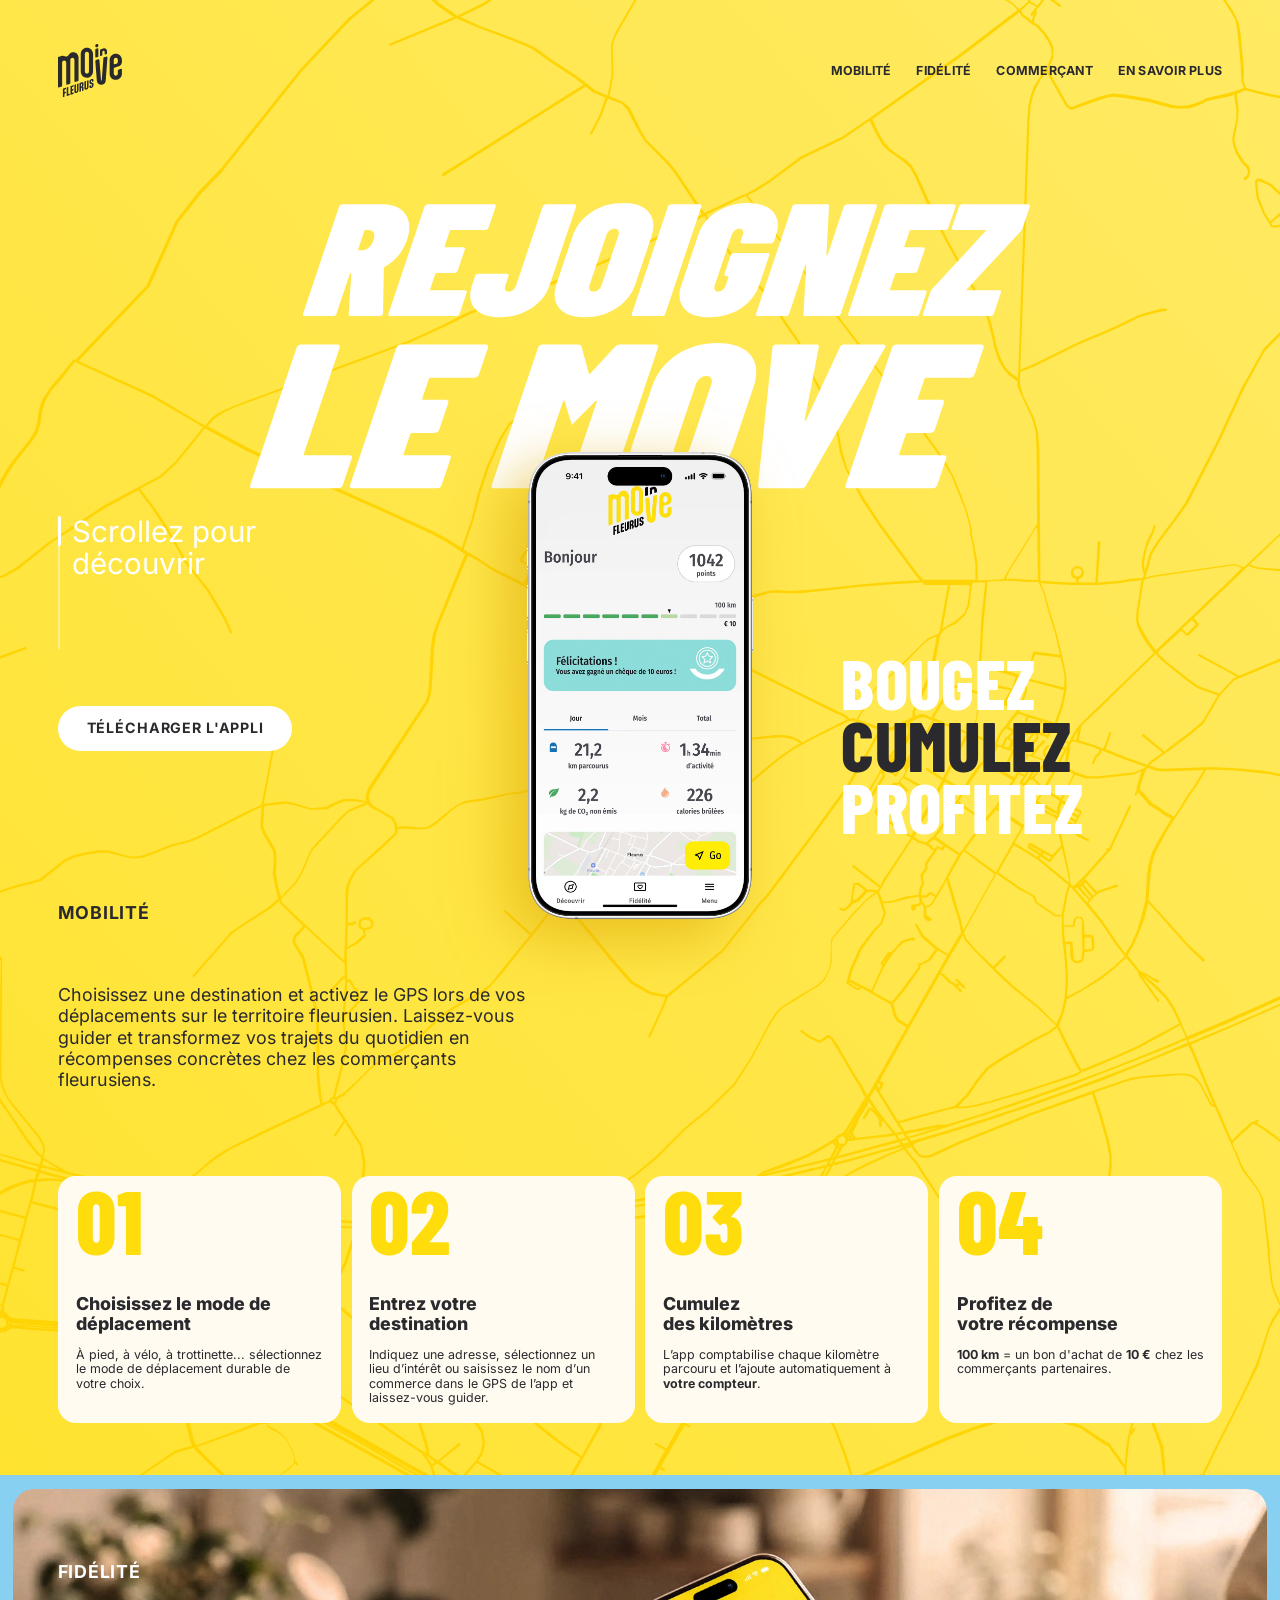
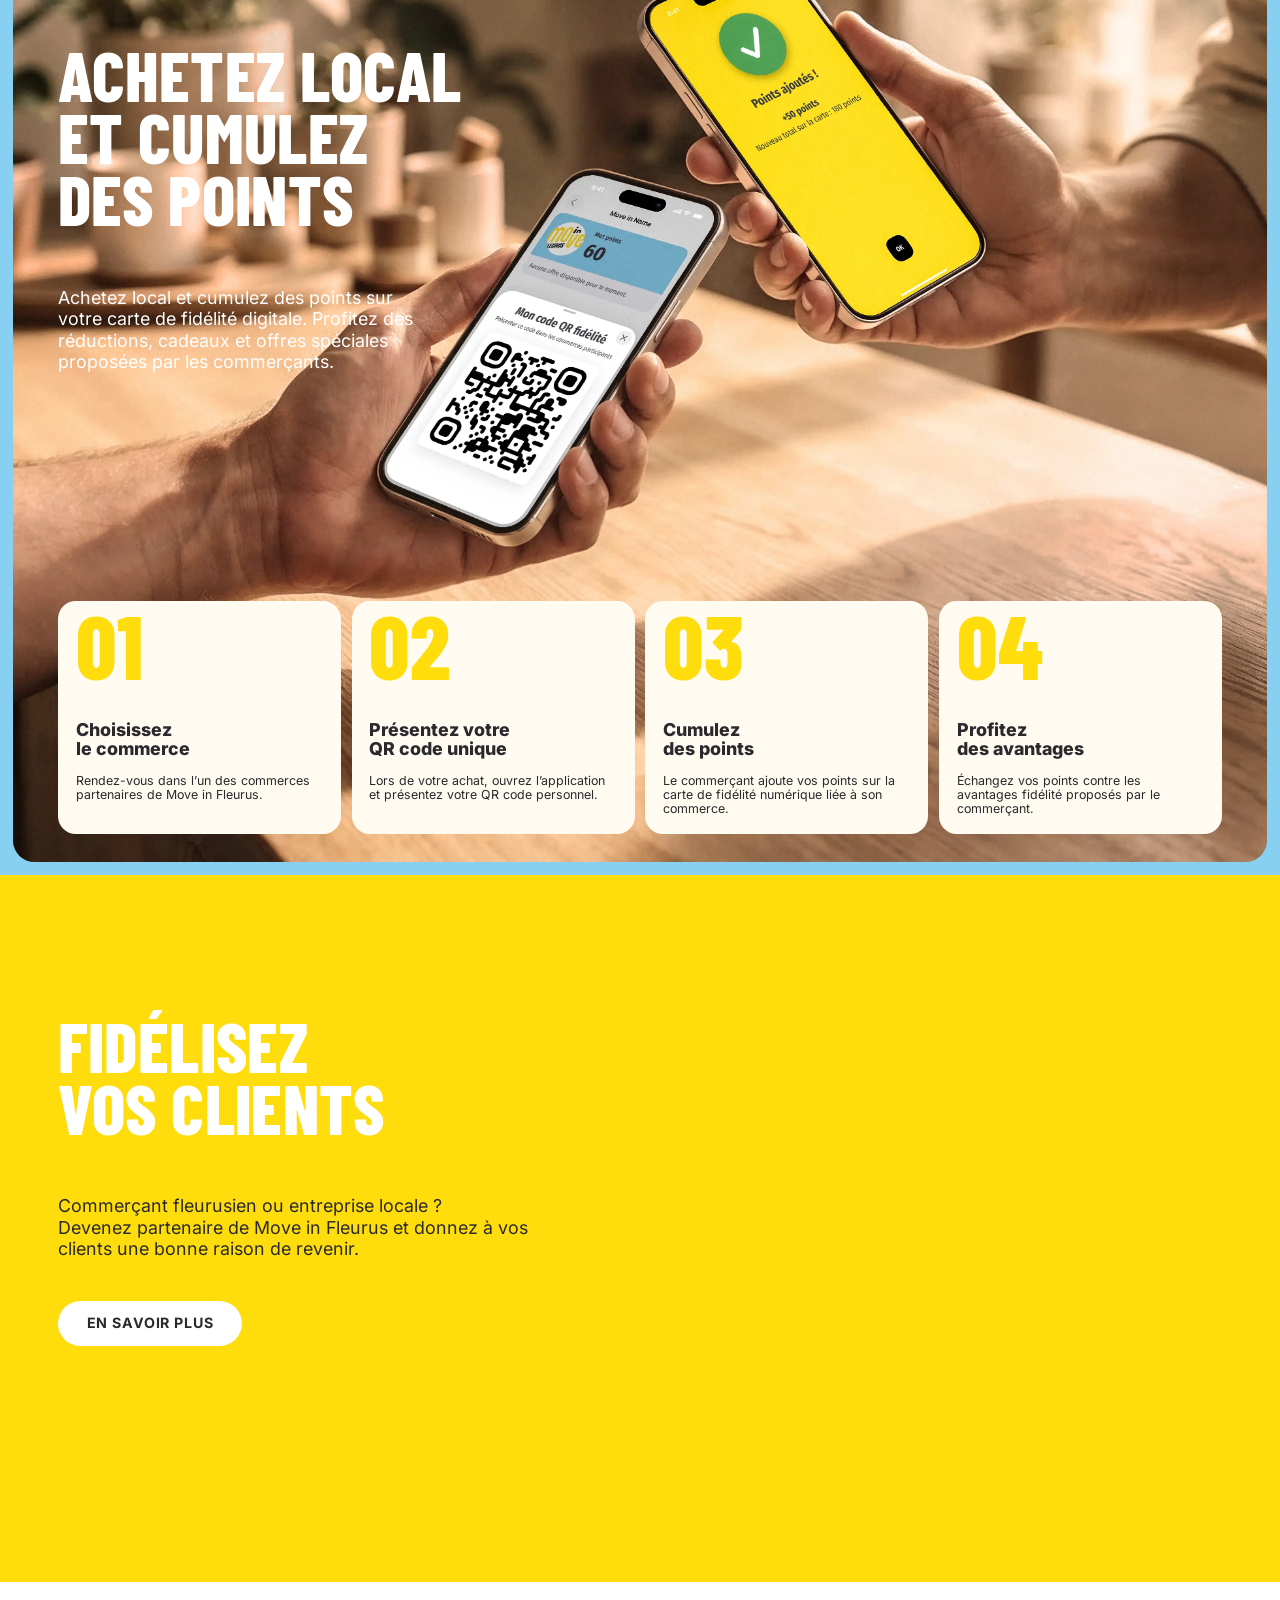
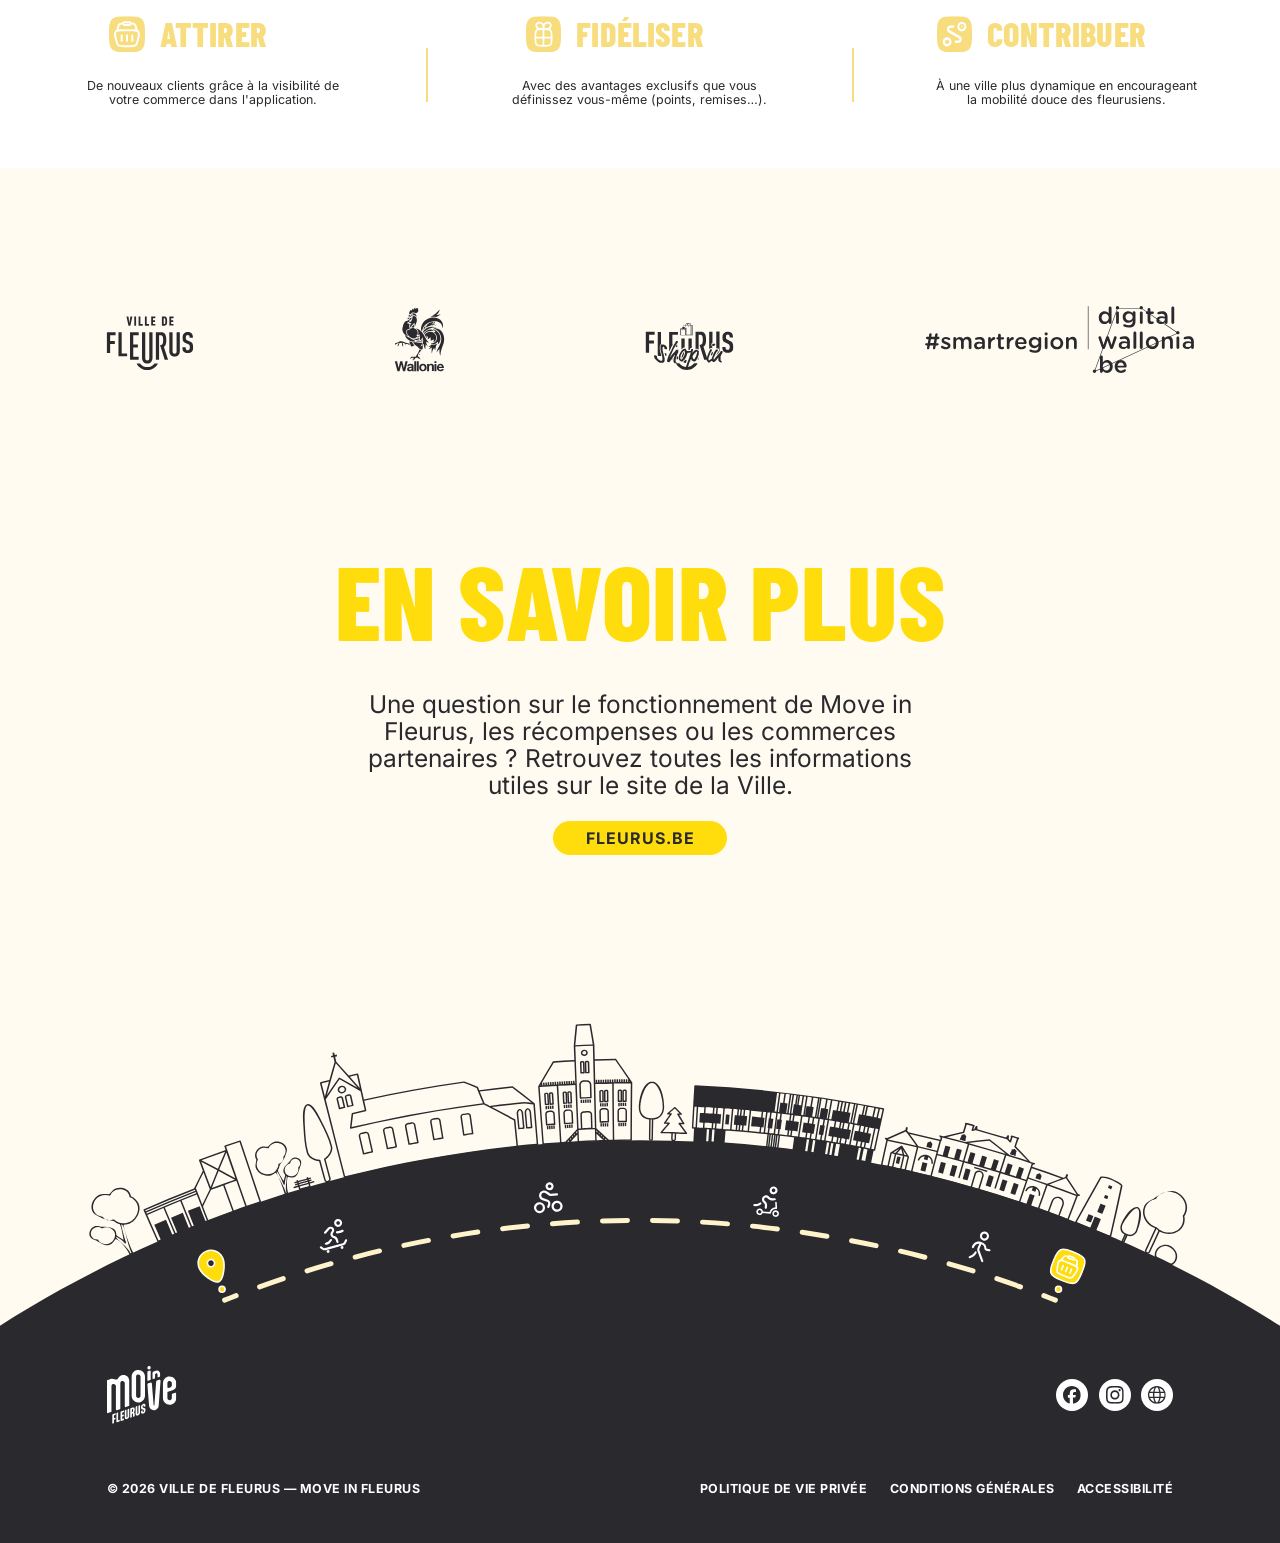
==== commit 2d556e18: "Relecture de Sylvain, et retrait du lien vers la politique de confidentialité Quatre corrections de " ====
--- a/index.html
+++ b/index.html
@@ -48,10 +48,14 @@
       "logo": "https://movein.fleurus.be/app-store/assets/logos/logo-ville-de-fleurus-noir.svg",
       "address": {
         "@type": "PostalAddress",
+        "streetAddress": "Rue du Solstice 1",
+        "postalCode": "6220",
         "addressLocality": "Fleurus",
         "addressRegion": "Hainaut",
         "addressCountry": "BE"
-      }
+      },
+      "email": "communication@fleurus.be",
+      "telephone": "+32 71 82 02 42"
     }
   }
   </script>
@@ -229,7 +233,7 @@
           <li class="carte">
             <p class="carte__num" aria-hidden="true">02</p>
             <h3 class="carte__titre">Entrez votre<br class="br-lg"> destination</h3>
-            <p class="carte__texte">Indiquez une adresse, sélectionnez un lieu d’intérêt ou rentrez le nom d’un commerce
+            <p class="carte__texte">Indiquez une adresse, sélectionnez un lieu d’intérêt ou saisissez le nom d’un commerce
               dans le GPS de l’app et laissez-vous guider.</p>
           </li>
 
@@ -266,7 +270,7 @@
         <div class="fidelite__intro">
           <p class="eyebrow apparait">Fidélité</p>
           <h2 class="display titre-section fidelite__titre lignes" id="fidelite-titre"><span><span>Achetez
-                local</span></span><span><span>et cumulez</span></span><span><span>des points</span></span></h2>
+                local </span></span><span><span>et cumulez </span></span><span><span>des points</span></span></h2>
 
           <div class="fidelite__texte apparait">
             <p class="lead">Achetez local et cumulez des points sur votre carte de fidélité digitale. Profitez des
@@ -284,7 +288,7 @@
 
           <li class="carte">
             <p class="carte__num" aria-hidden="true">02</p>
-            <h3 class="carte__titre">Présentez votre<br class="br-lg"> QR Code unique</h3>
+            <h3 class="carte__titre">Présentez votre<br class="br-lg"> QR code unique</h3>
             <p class="carte__texte">Lors de votre achat, ouvrez l’application et présentez votre QR code personnel.</p>
           </li>
 
@@ -329,7 +333,7 @@
 
     <section class="piliers" id="piliers" aria-labelledby="piliers-titre">
 
-      <h2 class="sr-only" id="piliers-titre">Ce que Move in apporte à votre commerce</h2>
+      <h2 class="sr-only" id="piliers-titre">Ce que Move in Fleurus apporte à votre commerce</h2>
 
       <div class="piliers__grille">
 
@@ -429,9 +433,6 @@
       <div class="footer__mentions">
         <p>© 2026 Ville de Fleurus — Move in Fleurus</p>
         <ul class="footer__legal">
-          <li><a class="souligne" href="https://fleurus.be/move-in-fleurus/politique-de-confidentialite" target="_blank" rel="noopener">Politique de
-              confidentialité</a>
-          </li>
           <li><a class="souligne" href="https://movein.fleurus.be/app/user/vie_privee.html" target="_blank" rel="noopener">Politique de vie privée</a>
           </li>
           <li><a class="souligne" href="https://movein.fleurus.be/app/user/conditions.html" target="_blank" rel="noopener">Conditions générales</a>
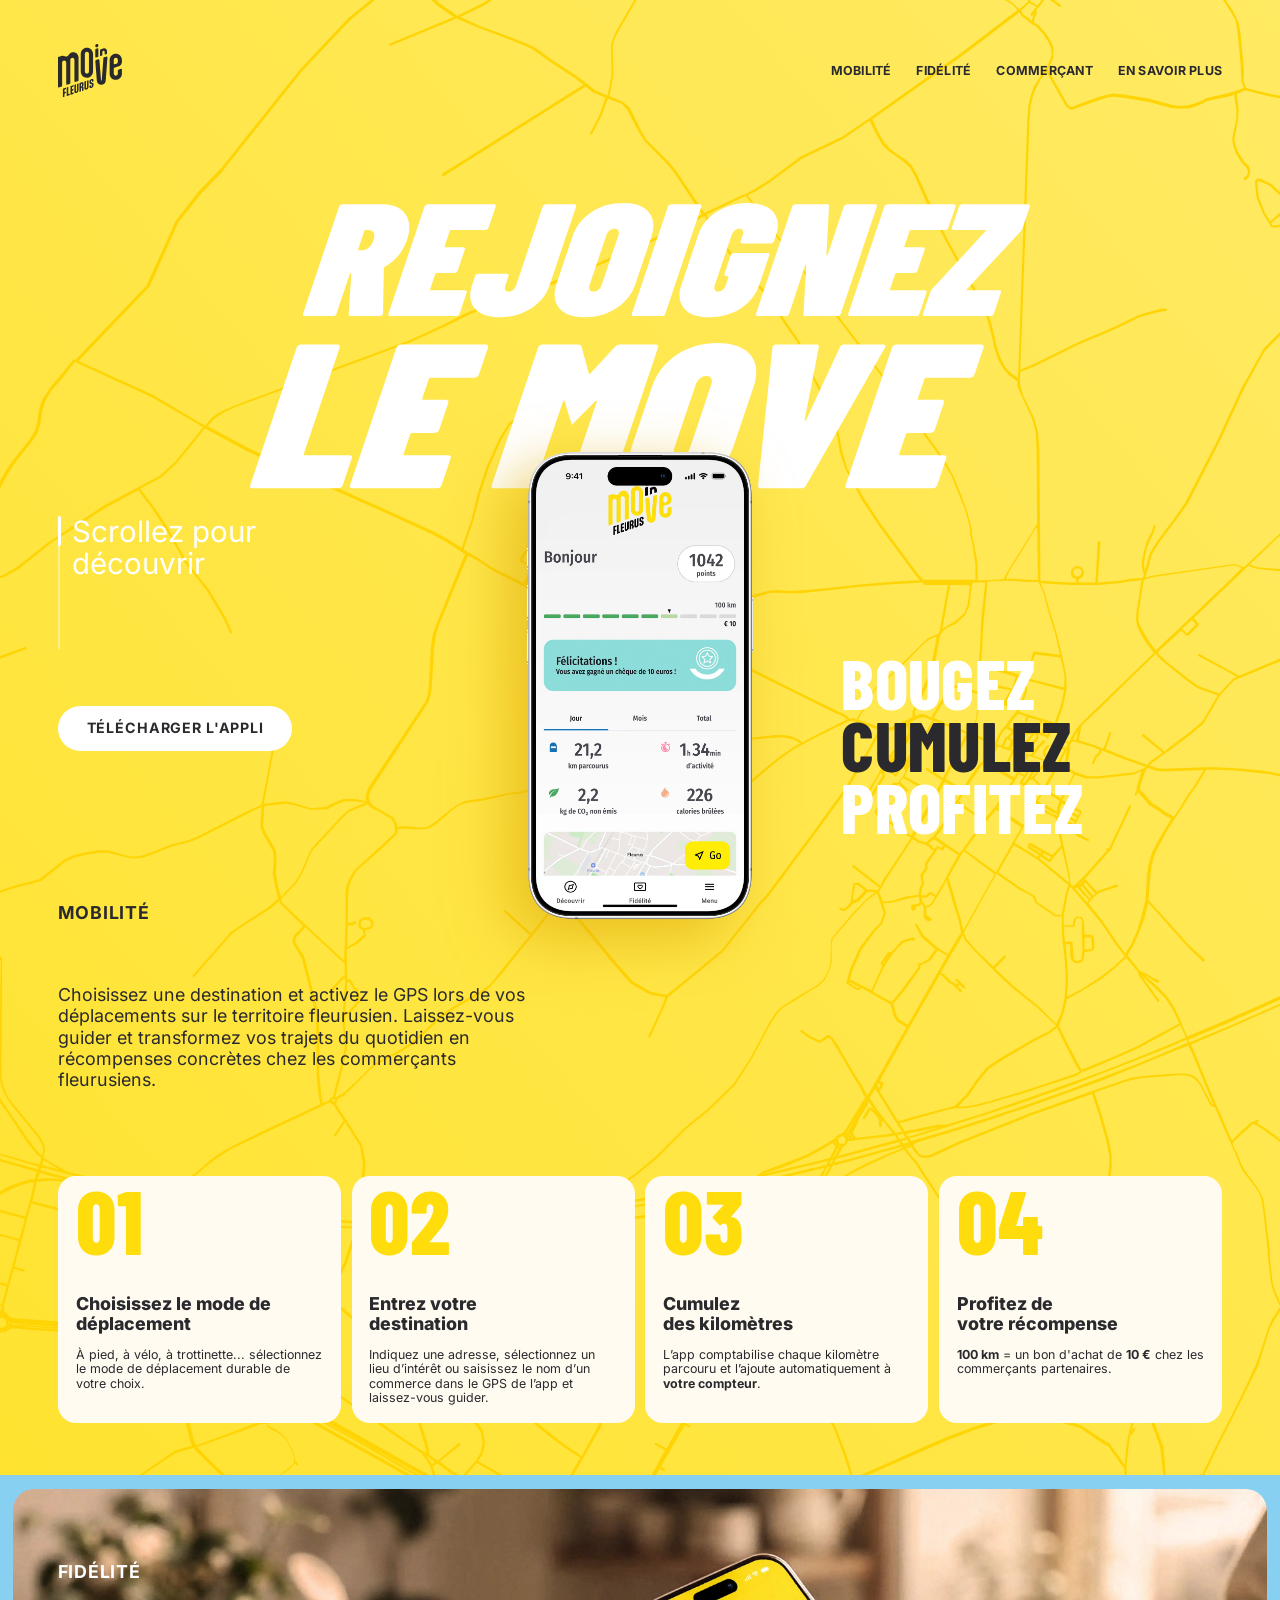
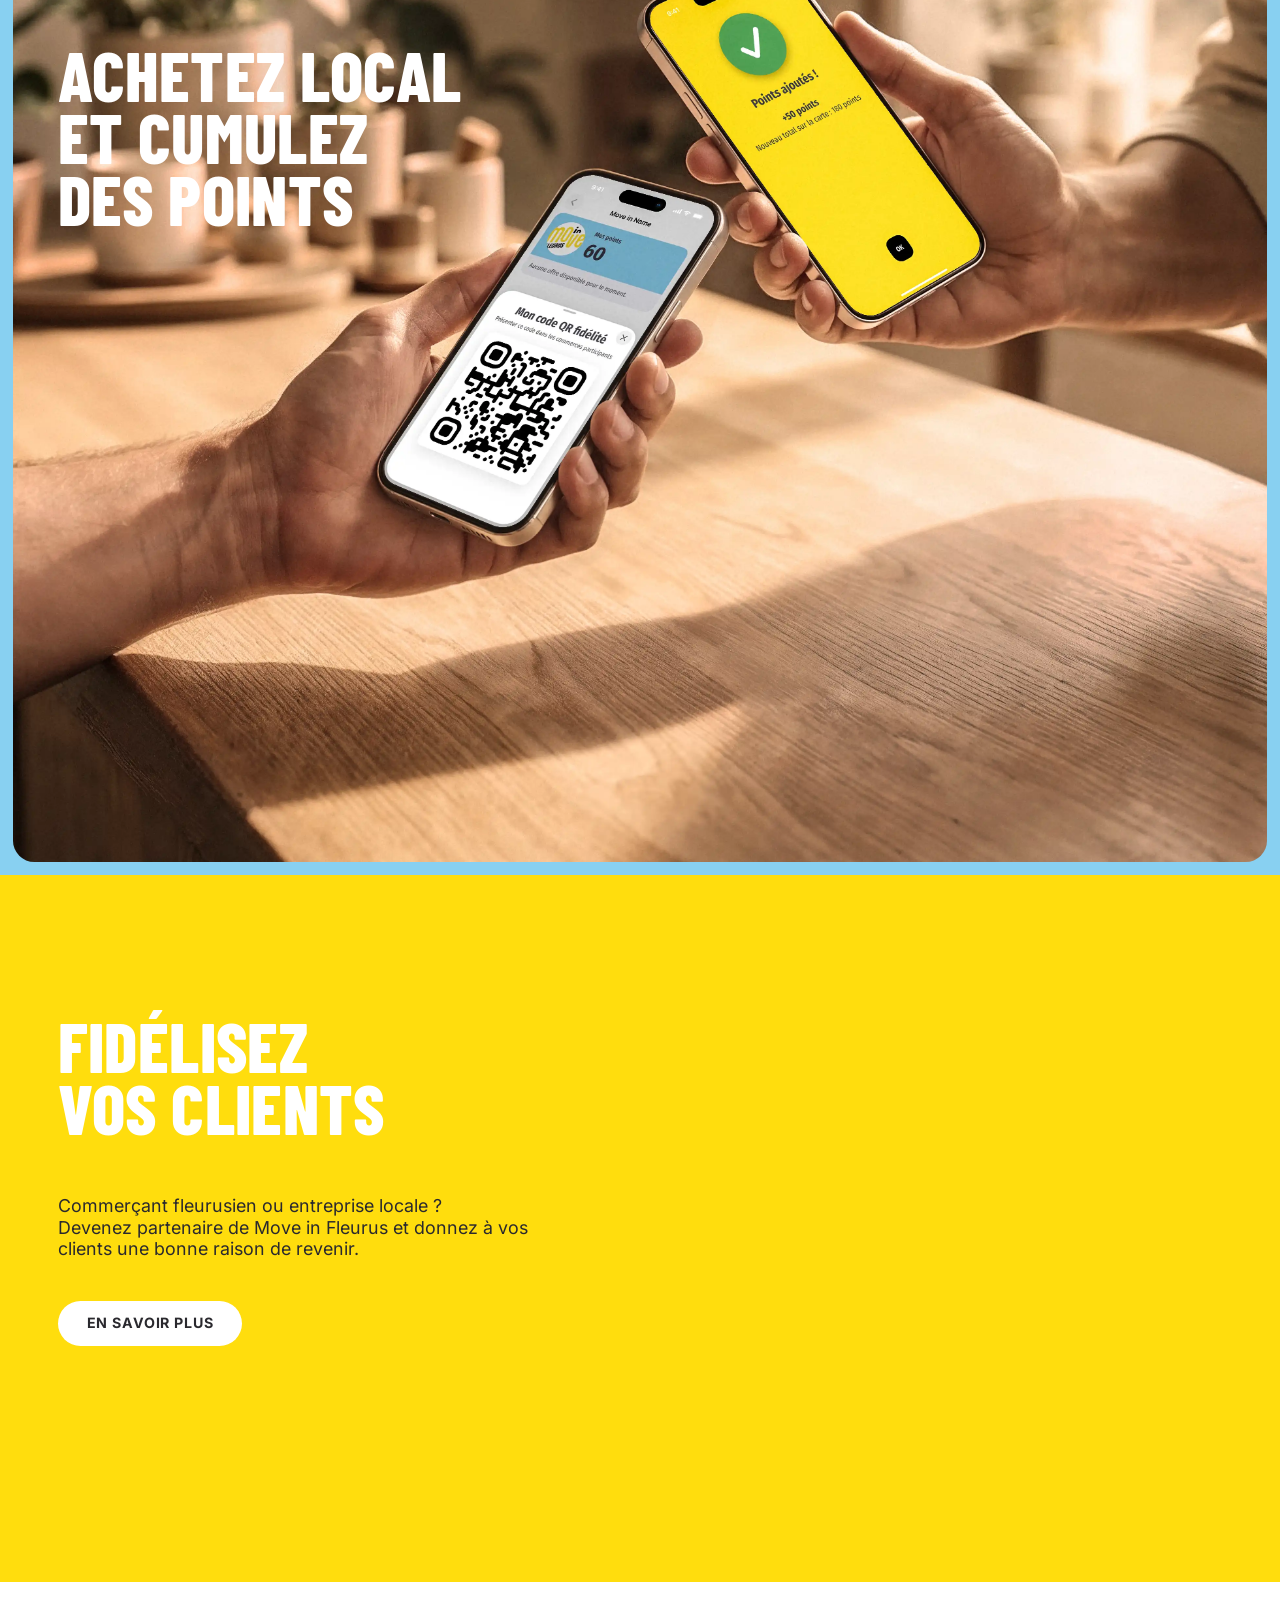
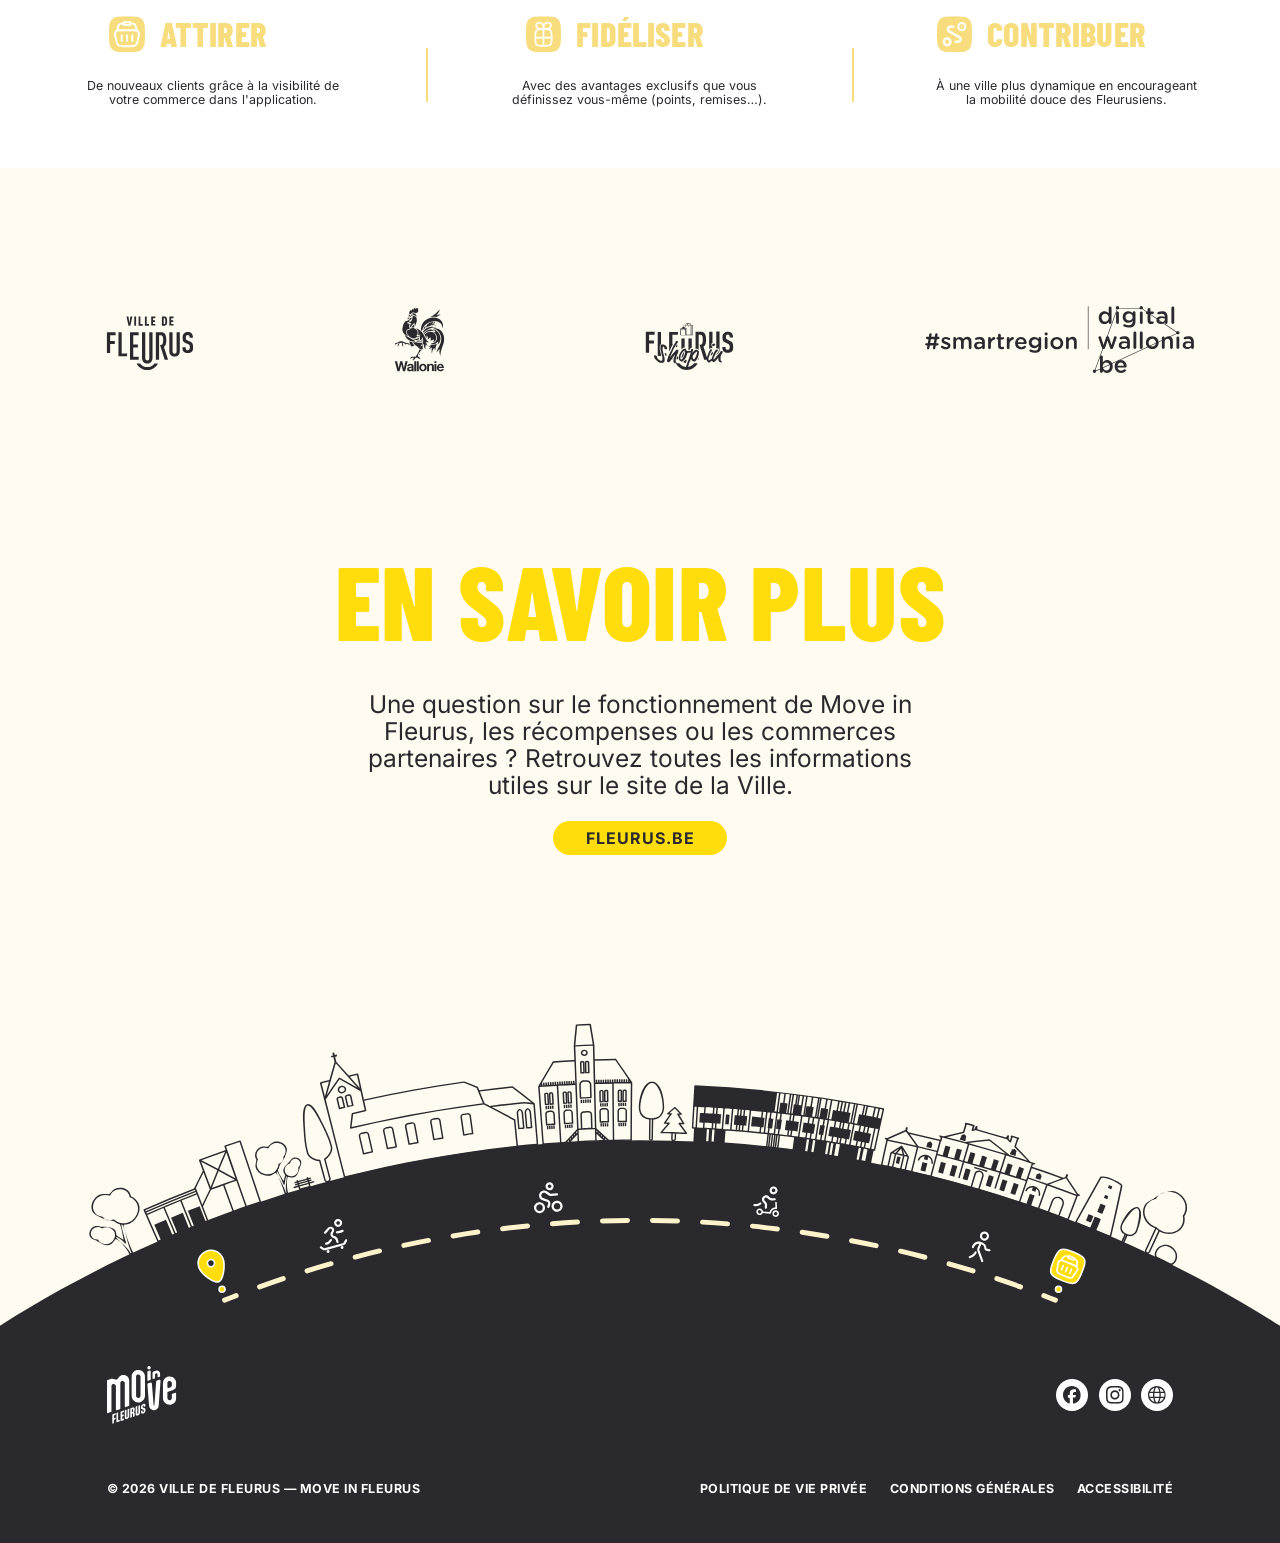
==== commit beb824f4: "Piliers : « Fleurusiens » prend une majuscule — c'est un nom, pas un adjectif Ton édition n'avait pa" ====
--- a/index.html
+++ b/index.html
@@ -359,7 +359,7 @@
             <img class="pilier__picto" src="assets/icons/picto-trajet-sable.svg" alt="" width="40" height="40"
               loading="lazy">Contribuer
           </h3>
-          <p class="pilier__texte">À une ville plus dynamique en encourageant<br>la mobilité douce des fleurusiens.</p>
+          <p class="pilier__texte">À une ville plus dynamique en encourageant<br>la mobilité douce des Fleurusiens.</p>
         </div>
 
       </div>
